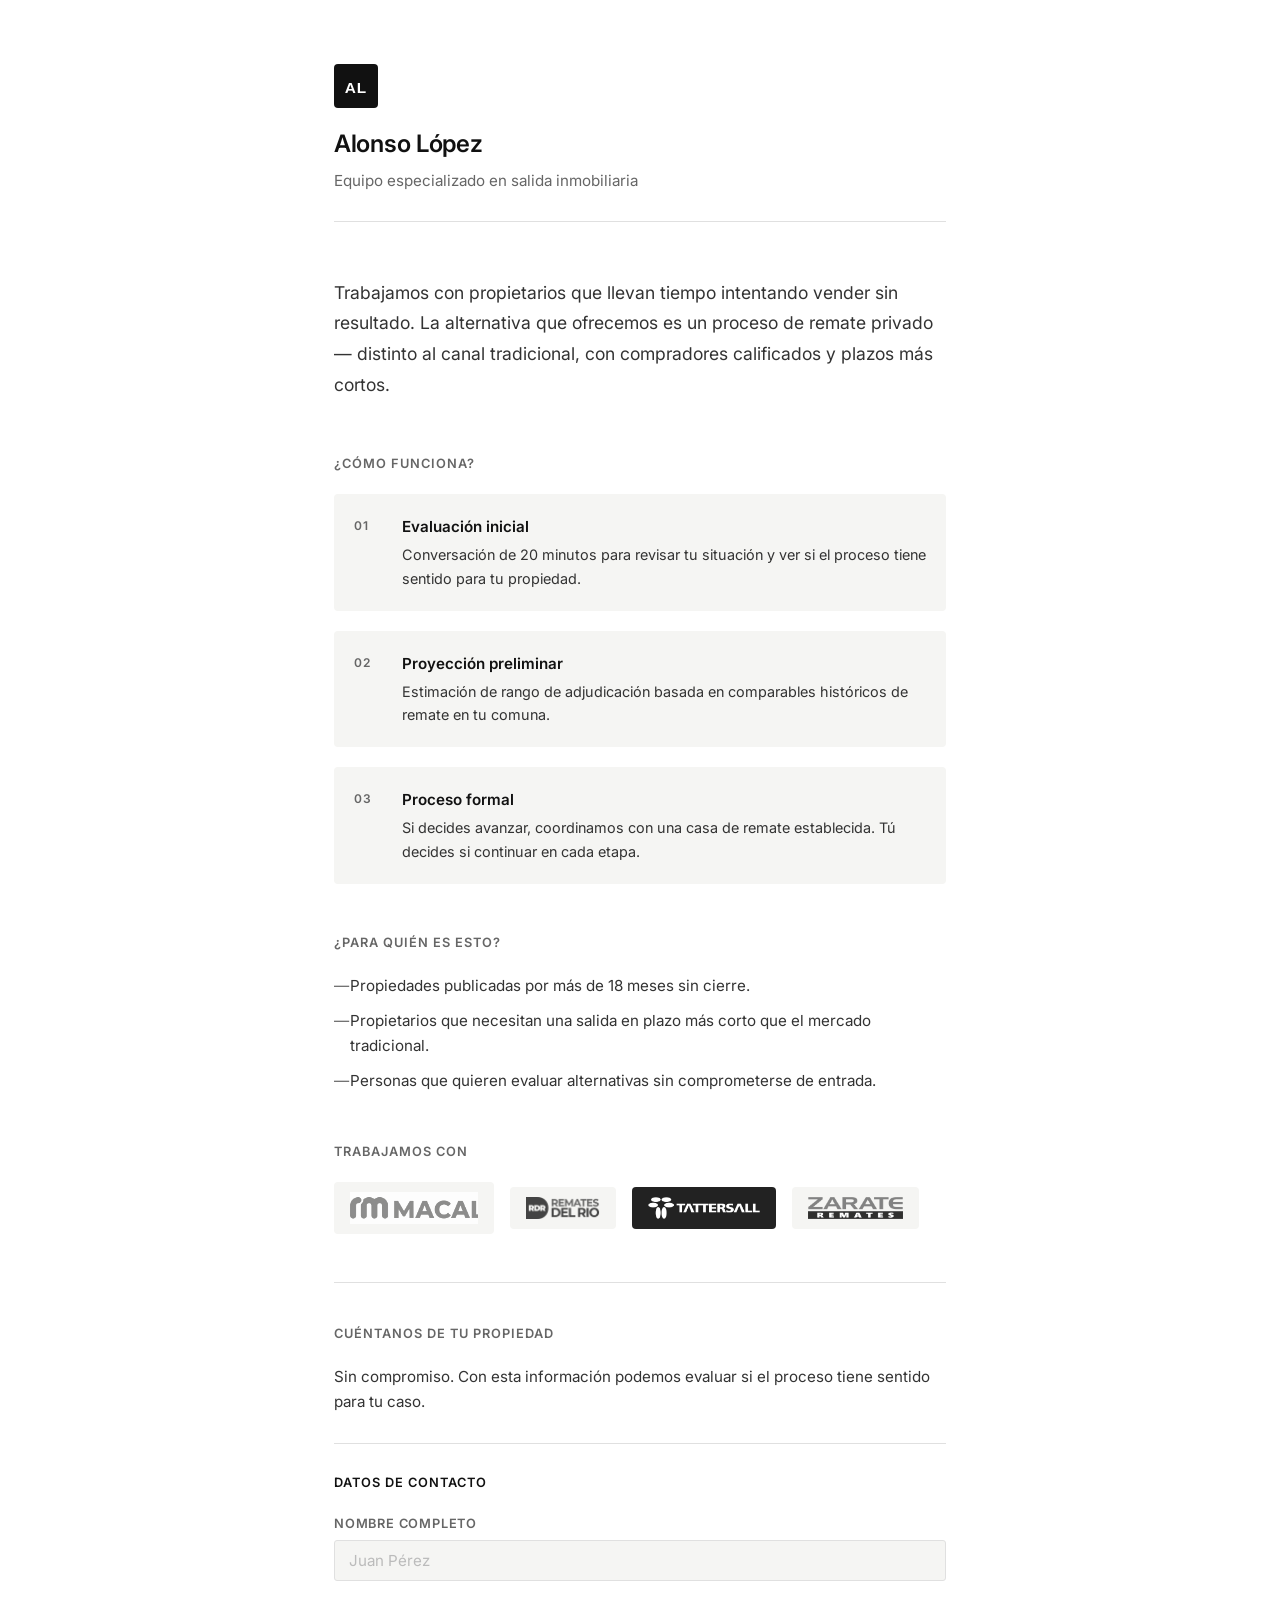
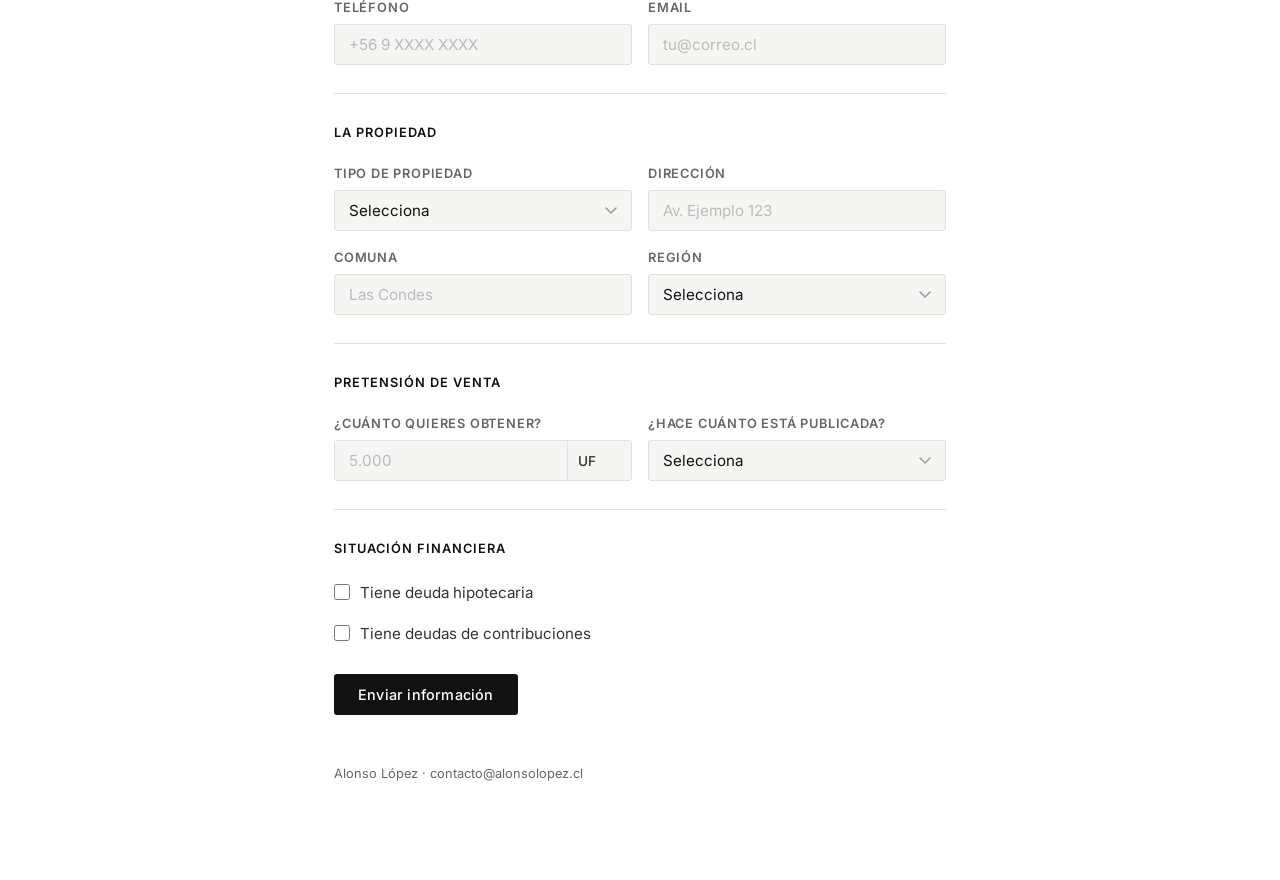
==== index.html @ 50af6d11 "Cambia redacción a plural — somos un equipo" ====
<!DOCTYPE html>
<html lang="es">
<head>
  <meta charset="UTF-8" />
  <meta name="viewport" content="width=device-width, initial-scale=1.0" />
  <title>Alonso López — Alternativas de salida inmobiliaria</title>
  <meta name="description" content="Equipo especializado en alternativas de salida inmobiliaria. Remate privado cuando el mercado tradicional no ha dado resultados." />
  <link rel="preconnect" href="https://fonts.googleapis.com" />
  <link rel="preconnect" href="https://fonts.gstatic.com" crossorigin />
  <link href="https://fonts.googleapis.com/css2?family=Inter:wght@400;500;600&display=swap" rel="stylesheet" />
  <link rel="icon" type="image/svg+xml" href="favicon.svg" />
  <link rel="stylesheet" href="style.css" />
</head>
<body>
  <div class="container">

    <header>
      <img src="logo.svg" alt="AL" class="logo" />
      <div class="nombre">Alonso López</div>
      <div class="tagline">Equipo especializado en salida inmobiliaria</div>
    </header>

    <section class="hero">
      <p>
        Trabajamos con propietarios que llevan tiempo intentando vender sin resultado.
        La alternativa que ofrecemos es un proceso de remate privado — distinto al canal
        tradicional, con compradores calificados y plazos más cortos.
      </p>
    </section>

    <section class="bloque">
      <h2>¿Cómo funciona?</h2>
      <div class="pasos">
        <div class="paso">
          <span class="numero">01</span>
          <div>
            <strong>Evaluación inicial</strong>
            <p>Conversación de 20 minutos para revisar tu situación y ver si el proceso tiene sentido para tu propiedad.</p>

          </div>
        </div>
        <div class="paso">
          <span class="numero">02</span>
          <div>
            <strong>Proyección preliminar</strong>
            <p>Estimación de rango de adjudicación basada en comparables históricos de remate en tu comuna.</p>
          </div>
        </div>
        <div class="paso">
          <span class="numero">03</span>
          <div>
            <strong>Proceso formal</strong>
            <p>Si decides avanzar, coordinamos con una casa de remate establecida. Tú decides si continuar en cada etapa.</p>
          </div>
        </div>
      </div>
    </section>

    <section class="bloque">
      <h2>¿Para quién es esto?</h2>
      <ul class="lista">
        <li>Propiedades publicadas por más de 18 meses sin cierre.</li>
        <li>Propietarios que necesitan una salida en plazo más corto que el mercado tradicional.</li>
        <li>Personas que quieren evaluar alternativas sin comprometerse de entrada.</li>
      </ul>
    </section>

    <section class="bloque">
      <h2>Trabajamos con</h2>
      <div class="casas-remate">
        <div class="casa casa-macal">
          <img src="logo-macal.jpg" alt="Macal" />
        </div>
        <div class="casa">
          <img src="logo-rematesdelrio.png" alt="Remates del Río" />
        </div>
        <div class="casa casa-tattersall">
          <img src="logo-tattersall.png" alt="Tattersall" />
        </div>
        <div class="casa">
          <img src="logo-zarate.png" alt="Remates Zárate" />
        </div>
      </div>
    </section>

    <section class="contacto">
      <h2>Cuéntanos de tu propiedad</h2>
      <p>Sin compromiso. Con esta información podemos evaluar si el proceso tiene sentido para tu caso.</p>

      <form class="form-propiedad" id="formPropiedad">

        <div class="form-seccion">
          <span class="form-seccion-titulo">Datos de contacto</span>
          <div class="form-fila">
            <div class="form-campo">
              <label for="nombre">Nombre completo</label>
              <input type="text" id="nombre" name="nombre" placeholder="Juan Pérez" required />
            </div>
          </div>
          <div class="form-fila form-fila-2">
            <div class="form-campo">
              <label for="telefono">Teléfono</label>
              <input type="tel" id="telefono" name="telefono" placeholder="+56 9 XXXX XXXX" required />
            </div>
            <div class="form-campo">
              <label for="email">Email</label>
              <input type="email" id="email" name="email" placeholder="tu@correo.cl" required />
            </div>
          </div>
        </div>

        <div class="form-seccion">
          <span class="form-seccion-titulo">La propiedad</span>
          <div class="form-fila form-fila-2">
            <div class="form-campo">
              <label for="tipo">Tipo de propiedad</label>
              <select id="tipo" name="tipo" required>
                <option value="" disabled selected>Selecciona</option>
                <option value="casa">Casa</option>
                <option value="departamento">Departamento</option>
                <option value="oficina">Oficina</option>
                <option value="local">Local comercial</option>
                <option value="terreno">Terreno</option>
                <option value="parcela">Parcela</option>
                <option value="bodega">Bodega / Estacionamiento</option>
              </select>
            </div>
            <div class="form-campo">
              <label for="direccion">Dirección</label>
              <input type="text" id="direccion" name="direccion" placeholder="Av. Ejemplo 123" required />
            </div>
          </div>
          <div class="form-fila form-fila-2">
            <div class="form-campo">
              <label for="comuna">Comuna</label>
              <input type="text" id="comuna" name="comuna" placeholder="Las Condes" required />
            </div>
            <div class="form-campo">
              <label for="region">Región</label>
              <select id="region" name="region" required>
                <option value="" disabled selected>Selecciona</option>
                <option value="rm">Región Metropolitana</option>
                <option value="valparaiso">Valparaíso</option>
                <option value="biobio">Biobío</option>
                <option value="araucania">La Araucanía</option>
                <option value="maule">Maule</option>
                <option value="ohiggins">O'Higgins</option>
                <option value="nuble">Ñuble</option>
                <option value="los-lagos">Los Lagos</option>
                <option value="los-rios">Los Ríos</option>
                <option value="coquimbo">Coquimbo</option>
                <option value="atacama">Atacama</option>
                <option value="antofagasta">Antofagasta</option>
                <option value="tarapaca">Tarapacá</option>
                <option value="arica">Arica y Parinacota</option>
                <option value="aysen">Aysén</option>
                <option value="magallanes">Magallanes</option>
              </select>
            </div>
          </div>
          <!-- Casa + Departamento -->
          <div class="form-grupo" id="campos-residencial" style="display:none">
            <div class="form-fila form-fila-2">
              <div class="form-campo">
                <label for="m2">M² totales</label>
                <input type="number" id="m2" name="m2" placeholder="120" min="1" />
              </div>
              <div class="form-campo">
                <label for="m2_construidos_res">M² construidos</label>
                <input type="number" id="m2_construidos_res" name="m2_construidos" placeholder="85" min="1" />
              </div>
            </div>
            <div class="form-fila form-fila-3">
              <div class="form-campo">
                <label for="habitaciones">Habitaciones</label>
                <input type="number" id="habitaciones" name="habitaciones" placeholder="3" min="0" />
              </div>
              <div class="form-campo">
                <label for="banos">Baños</label>
                <input type="number" id="banos" name="banos" placeholder="2" min="0" />
              </div>
              <div class="form-campo">
                <label for="orientacion">Orientación</label>
                <select id="orientacion" name="orientacion">
                  <option value="" disabled selected>Selecciona</option>
                  <option value="norte">Norte</option>
                  <option value="sur">Sur</option>
                  <option value="oriente">Oriente</option>
                  <option value="poniente">Poniente</option>
                  <option value="nororiente">Nororiente</option>
                  <option value="norponiente">Norponiente</option>
                  <option value="suroriente">Suroriente</option>
                  <option value="surponiente">Surponiente</option>
                </select>
              </div>
            </div>
          </div>

          <!-- Solo Departamento -->
          <div class="form-grupo" id="campos-depto-extra" style="display:none">
            <div class="form-fila form-fila-3">
              <div class="form-campo">
                <label for="piso">Piso</label>
                <input type="number" id="piso" name="piso" placeholder="4" min="1" />
              </div>
              <div class="form-campo">
                <label for="estacionamiento">Estacionamiento</label>
                <select id="estacionamiento" name="estacionamiento">
                  <option value="" disabled selected>Selecciona</option>
                  <option value="0">Sin estacionamiento</option>
                  <option value="1">1</option>
                  <option value="2">2</option>
                  <option value="3+">3 o más</option>
                </select>
              </div>
              <div class="form-campo">
                <label for="bodega">Bodega</label>
                <select id="bodega" name="bodega">
                  <option value="" disabled selected>Selecciona</option>
                  <option value="si">Sí</option>
                  <option value="no">No</option>
                </select>
              </div>
            </div>
          </div>

          <!-- Terreno + Parcela -->
          <div class="form-grupo" id="campos-tierra" style="display:none">
            <div class="form-fila form-fila-2">
              <div class="form-campo">
                <label for="superficie">Superficie total</label>
                <div class="input-con-moneda">
                  <input type="number" id="superficie" name="superficie" placeholder="5.000" min="0" />
                  <select name="unidad_superficie" id="unidad_superficie">
                    <option value="m2">m²</option>
                    <option value="ha">há</option>
                  </select>
                </div>
              </div>
              <div class="form-campo">
                <label for="uso_suelo">Uso de suelo</label>
                <select id="uso_suelo" name="uso_suelo">
                  <option value="" disabled selected>Selecciona</option>
                  <option value="habitacional">Habitacional</option>
                  <option value="agricola">Agrícola</option>
                  <option value="comercial">Comercial</option>
                  <option value="mixto">Mixto</option>
                  <option value="industrial">Industrial</option>
                </select>
              </div>
            </div>
            <div class="form-fila form-fila-3">
              <div class="form-campo">
                <label for="agua">Agua</label>
                <select id="agua" name="agua">
                  <option value="" disabled selected>Selecciona</option>
                  <option value="red">Red pública</option>
                  <option value="apr">APR</option>
                  <option value="pozo">Pozo propio</option>
                  <option value="sin">Sin agua</option>
                </select>
              </div>
              <div class="form-campo">
                <label for="electricidad">Electricidad</label>
                <select id="electricidad" name="electricidad">
                  <option value="" disabled selected>Selecciona</option>
                  <option value="empalme">Empalme</option>
                  <option value="sin">Sin electricidad</option>
                </select>
              </div>
              <div class="form-campo">
                <label for="acceso">Acceso</label>
                <select id="acceso" name="acceso">
                  <option value="" disabled selected>Selecciona</option>
                  <option value="pavimentado">Pavimentado</option>
                  <option value="ripio">Ripio</option>
                  <option value="tierra">Tierra</option>
                </select>
              </div>
            </div>
            <div class="deuda-bloque">
              <label class="deuda-check-label">
                <input type="checkbox" id="check-construccion" name="tiene_construccion" value="si" />
                <span>Tiene construcción</span>
              </label>
              <div class="deuda-monto" id="monto-construccion" style="display:none">
                <div class="form-campo">
                  <label for="m2_construidos">M² construidos</label>
                  <input type="number" id="m2_construidos" name="m2_construidos" placeholder="120" min="1" />
                </div>
              </div>
            </div>
          </div>

          <!-- Solo Terreno -->
          <div class="form-grupo" id="campos-terreno-extra" style="display:none">
            <div class="form-fila form-fila-2">
              <div class="form-campo">
                <label for="frente">Frente (metros lineales)</label>
                <input type="number" id="frente" name="frente" placeholder="12" min="0" step="0.1" />
              </div>
            </div>
          </div>

          <!-- Solo Parcela -->
          <div class="form-grupo" id="campos-parcela-extra" style="display:none">
            <div class="form-fila form-fila-2">
              <div class="form-campo">
                <label for="rol_sii">Rol SII</label>
                <input type="text" id="rol_sii" name="rol_sii" placeholder="123-45" />
              </div>
            </div>
          </div>

          <!-- Oficina + Local -->
          <div class="form-grupo" id="campos-comercial" style="display:none">
            <div class="form-fila form-fila-3">
              <div class="form-campo">
                <label for="m2_com">M² totales</label>
                <input type="number" id="m2_com" name="m2" placeholder="60" min="1" />
              </div>
              <div class="form-campo">
                <label for="piso_com">Piso</label>
                <input type="number" id="piso_com" name="piso" placeholder="3" min="1" />
              </div>
              <div class="form-campo">
                <label for="orientacion_com">Orientación</label>
                <select id="orientacion_com" name="orientacion">
                  <option value="" disabled selected>Selecciona</option>
                  <option value="norte">Norte</option>
                  <option value="sur">Sur</option>
                  <option value="oriente">Oriente</option>
                  <option value="poniente">Poniente</option>
                  <option value="nororiente">Nororiente</option>
                  <option value="norponiente">Norponiente</option>
                  <option value="suroriente">Suroriente</option>
                  <option value="surponiente">Surponiente</option>
                </select>
              </div>
            </div>
          </div>

          <!-- Bodega / Estacionamiento -->
          <div class="form-grupo" id="campos-bodega-est" style="display:none">
            <div class="form-fila form-fila-2">
              <div class="form-campo">
                <label for="m2_bod">M² totales</label>
                <input type="number" id="m2_bod" name="m2" placeholder="15" min="1" />
              </div>
              <div class="form-campo">
                <label for="piso_bod">Piso</label>
                <input type="number" id="piso_bod" name="piso" placeholder="-1" />
              </div>
            </div>
          </div>
        </div>

        <div class="form-seccion">
          <span class="form-seccion-titulo">Pretensión de venta</span>
          <div class="form-fila form-fila-2">
            <div class="form-campo">
              <label for="precio">¿Cuánto quieres obtener?</label>
              <div class="input-con-moneda">
                <input type="number" id="precio" name="precio" placeholder="5.000" min="0" required />
                <select name="moneda_precio" id="moneda_precio">
                  <option value="UF">UF</option>
                  <option value="CLP">CLP</option>
                </select>
              </div>
            </div>
            <div class="form-campo">
              <label for="tiempo">¿Hace cuánto está publicada?</label>
              <select id="tiempo" name="tiempo" required>
                <option value="" disabled selected>Selecciona</option>
                <option value="menos-6">Menos de 6 meses</option>
                <option value="6-12">6 a 12 meses</option>
                <option value="12-18">12 a 18 meses</option>
                <option value="18-24">18 a 24 meses</option>
                <option value="24+">Más de 24 meses</option>
              </select>
            </div>
          </div>
        </div>

        <div class="form-seccion">
          <span class="form-seccion-titulo">Situación financiera</span>
          <div class="deuda-bloque">
            <label class="deuda-check-label">
              <input type="checkbox" id="check-hipotecaria" name="tiene_hipotecaria" value="si" />
              <span>Tiene deuda hipotecaria</span>
            </label>
            <div class="deuda-monto" id="monto-hipotecaria" style="display:none">
              <div class="form-campo">
                <label for="monto_hipotecaria">Monto deuda hipotecaria</label>
                <div class="input-con-moneda">
                  <input type="number" id="monto_hipotecaria" name="monto_hipotecaria" placeholder="3.000" min="0" />
                  <select name="moneda_hipotecaria">
                    <option value="UF">UF</option>
                    <option value="CLP">CLP</option>
                  </select>
                </div>
              </div>
            </div>
          </div>
          <div class="deuda-bloque">
            <label class="deuda-check-label">
              <input type="checkbox" id="check-contribuciones" name="tiene_contribuciones" value="si" />
              <span>Tiene deudas de contribuciones</span>
            </label>
            <div class="deuda-monto" id="monto-contribuciones" style="display:none">
              <div class="form-campo">
                <label for="monto_contribuciones">Monto contribuciones adeudadas</label>
                <div class="input-con-moneda">
                  <input type="number" id="monto_contribuciones" name="monto_contribuciones" placeholder="500.000" min="0" />
                  <select name="moneda_contribuciones">
                    <option value="CLP">CLP</option>
                    <option value="UF">UF</option>
                  </select>
                </div>
              </div>
            </div>
          </div>
        </div>

        <button type="submit" class="boton">Enviar información</button>
      </form>

      <div class="form-exito" id="formExito" style="display:none">
        <p>Recibido. Te contacto en las próximas 24 horas hábiles.</p>
      </div>
    </section>

    <footer>
      <p>Alonso López · <a href="mailto:contacto@alonsolopez.cl">contacto@alonsolopez.cl</a></p>
    </footer>

  </div>
  <script>
    var gruposTipo = ['campos-residencial','campos-depto-extra','campos-tierra','campos-terreno-extra','campos-parcela-extra','campos-comercial','campos-bodega-est'];

    function mostrar(id) { document.getElementById(id).style.display = 'flex'; }
    function ocultar(id) { document.getElementById(id).style.display = 'none'; }

    document.getElementById('tipo').addEventListener('change', function() {
      gruposTipo.forEach(ocultar);
      var v = this.value;
      if (v === 'casa') {
        mostrar('campos-residencial');
      } else if (v === 'departamento') {
        mostrar('campos-residencial');
        mostrar('campos-depto-extra');
      } else if (v === 'terreno') {
        mostrar('campos-tierra');
        mostrar('campos-terreno-extra');
      } else if (v === 'parcela') {
        mostrar('campos-tierra');
        mostrar('campos-parcela-extra');
      } else if (v === 'oficina' || v === 'local') {
        mostrar('campos-comercial');
      } else if (v === 'bodega') {
        mostrar('campos-bodega-est');
      }
    });

    document.getElementById('check-construccion').addEventListener('change', function() {
      document.getElementById('monto-construccion').style.display = this.checked ? 'block' : 'none';
    });
    document.getElementById('check-hipotecaria').addEventListener('change', function() {
      document.getElementById('monto-hipotecaria').style.display = this.checked ? 'block' : 'none';
    });
    document.getElementById('check-contribuciones').addEventListener('change', function() {
      document.getElementById('monto-contribuciones').style.display = this.checked ? 'block' : 'none';
    });
    document.getElementById('formPropiedad').addEventListener('submit', async function(e) {
      e.preventDefault();
      var btn = this.querySelector('button[type="submit"]');
      btn.disabled = true;
      btn.textContent = 'Enviando...';
      var data = Object.fromEntries(new FormData(this).entries());
      try {
        var res = await fetch('/submit', {
          method: 'POST',
          headers: { 'Content-Type': 'application/json' },
          body: JSON.stringify(data),
        });
        var result = await res.json();
        if (result.ok) {
          this.style.display = 'none';
          document.getElementById('formExito').style.display = 'block';
        } else {
          btn.disabled = false;
          btn.textContent = 'Enviar información';
          alert('Hubo un error al enviar. Por favor inténtalo de nuevo.');
        }
      } catch(err) {
        btn.disabled = false;
        btn.textContent = 'Enviar información';
        alert('Hubo un error al enviar. Por favor inténtalo de nuevo.');
      }
    });
  </script>
</body>
</html>
---- style.css ----
*, *::before, *::after {
  box-sizing: border-box;
  margin: 0;
  padding: 0;
}

:root {
  --negro: #111;
  --gris-oscuro: #333;
  --gris-medio: #666;
  --gris-claro: #f5f5f3;
  --borde: #e0e0e0;
  --acento: #1a1a1a;
}

body {
  font-family: "Inter", -apple-system, BlinkMacSystemFont, "Segoe UI", sans-serif;
  background: #fff;
  color: var(--negro);
  line-height: 1.65;
  font-size: 16px;
}

.container {
  max-width: 660px;
  margin: 0 auto;
  padding: 64px 24px 96px;
}

/* Header */
header {
  margin-bottom: 56px;
  padding-bottom: 28px;
  border-bottom: 1px solid var(--borde);
}

.logo {
  width: 44px;
  height: 44px;
  border-radius: 4px;
  display: block;
  margin-bottom: 16px;
}

.nombre {
  font-size: 1.5rem;
  font-weight: 600;
  letter-spacing: -0.3px;
}

.tagline {
  font-size: 0.95rem;
  color: var(--gris-medio);
  margin-top: 4px;
}

/* Hero */
.hero {
  margin-bottom: 52px;
}

.hero p {
  font-size: 1.1rem;
  color: var(--gris-oscuro);
  line-height: 1.75;
}

/* Bloques */
.bloque {
  margin-bottom: 48px;
}

h2 {
  font-size: 0.8rem;
  font-weight: 600;
  text-transform: uppercase;
  letter-spacing: 1px;
  color: var(--gris-medio);
  margin-bottom: 20px;
}

/* Pasos */
.pasos {
  display: flex;
  flex-direction: column;
  gap: 20px;
}

.paso {
  display: flex;
  gap: 20px;
  align-items: flex-start;
  padding: 20px;
  background: var(--gris-claro);
  border-radius: 4px;
}

.numero {
  font-size: 0.75rem;
  font-weight: 600;
  color: var(--gris-medio);
  letter-spacing: 1px;
  min-width: 28px;
  padding-top: 2px;
}

.paso strong {
  display: block;
  font-size: 0.95rem;
  font-weight: 600;
  margin-bottom: 4px;
}

.paso p {
  font-size: 0.9rem;
  color: var(--gris-oscuro);
}

/* Lista */
.lista {
  list-style: none;
  display: flex;
  flex-direction: column;
  gap: 10px;
}

.lista li {
  font-size: 0.95rem;
  color: var(--gris-oscuro);
  padding-left: 16px;
  position: relative;
}

.lista li::before {
  content: "—";
  position: absolute;
  left: 0;
  color: var(--gris-medio);
}

/* Casas de remate */
.casas-remate {
  display: flex;
  align-items: center;
  gap: 16px;
  flex-wrap: wrap;
}

.casa {
  display: flex;
  align-items: center;
  justify-content: center;
  padding: 10px 16px;
  background: var(--gris-claro);
  border-radius: 4px;
}

.casa img {
  height: 22px;
  width: auto;
  filter: grayscale(100%) contrast(120%);
  opacity: 0.85;
}

.casa-macal img {
  height: 32px;
}

.casa-tattersall {
  background: #222;
}

.casa-tattersall img {
  filter: none;
  opacity: 1;
}

/* Contacto */
.contacto {
  border-top: 1px solid var(--borde);
  padding-top: 40px;
  margin-bottom: 48px;
}

.contacto p {
  font-size: 0.95rem;
  color: var(--gris-oscuro);
  margin-bottom: 20px;
}

.boton {
  display: inline-block;
  padding: 12px 24px;
  background: var(--negro);
  color: #fff;
  text-decoration: none;
  font-size: 0.9rem;
  font-weight: 500;
  border-radius: 3px;
  letter-spacing: 0.2px;
  transition: background 0.15s;
}

.boton:hover {
  background: #333;
}

/* Formulario de propiedad */
.form-propiedad {
  display: flex;
  flex-direction: column;
  gap: 0;
  margin-top: 28px;
}

.form-seccion {
  border-top: 1px solid var(--borde);
  padding: 28px 0;
  display: flex;
  flex-direction: column;
  gap: 16px;
}

.form-seccion:last-of-type {
  padding-bottom: 0;
}

.form-seccion-titulo {
  font-size: 0.8rem;
  font-weight: 600;
  text-transform: uppercase;
  letter-spacing: 1px;
  color: var(--negro);
  display: block;
  margin-bottom: 4px;
}

.form-grupo {
  display: flex;
  flex-direction: column;
  gap: 16px;
}

.form-fila {
  display: flex;
  flex-direction: column;
  gap: 16px;
}

.form-fila-2 {
  display: grid;
  grid-template-columns: 1fr 1fr;
  gap: 16px;
}

.form-fila-3 {
  display: grid;
  grid-template-columns: 1fr 1fr 1fr;
  gap: 16px;
}

.form-campo {
  display: flex;
  flex-direction: column;
  gap: 6px;
}

.form-campo label {
  font-size: 0.8rem;
  font-weight: 600;
  text-transform: uppercase;
  letter-spacing: 0.8px;
  color: var(--gris-medio);
}

.form-campo input,
.form-campo select,
.form-campo textarea {
  font-family: inherit;
  font-size: 0.95rem;
  color: var(--negro);
  background: var(--gris-claro);
  border: 1px solid var(--borde);
  border-radius: 3px;
  padding: 10px 14px;
  outline: none;
  transition: border-color 0.15s;
  width: 100%;
}

.form-campo input:focus,
.form-campo select:focus,
.form-campo textarea:focus {
  border-color: var(--negro);
}

.form-campo input::placeholder,
.form-campo textarea::placeholder {
  color: #bbb;
}

.form-campo select {
  appearance: none;
  background-image: url("data:image/svg+xml,%3Csvg xmlns='http://www.w3.org/2000/svg' width='12' height='8' viewBox='0 0 12 8'%3E%3Cpath d='M1 1l5 5 5-5' stroke='%23999' stroke-width='1.5' fill='none' stroke-linecap='round'/%3E%3C/svg%3E");
  background-repeat: no-repeat;
  background-position: right 14px center;
  padding-right: 36px;
  cursor: pointer;
}

/* Input con selector de moneda */
.input-con-moneda {
  display: flex;
  border: 1px solid var(--borde);
  border-radius: 3px;
  overflow: hidden;
  background: var(--gris-claro);
}

.input-con-moneda input {
  border: none;
  border-radius: 0;
  flex: 1;
  min-width: 0;
}

.input-con-moneda input:focus {
  border-color: transparent;
}

.input-con-moneda:focus-within {
  border-color: var(--negro);
}

.input-con-moneda select {
  border: none;
  border-left: 1px solid var(--borde);
  border-radius: 0;
  background: var(--gris-claro);
  width: auto;
  min-width: 64px;
  padding: 10px 10px;
  font-size: 0.85rem;
  font-weight: 500;
  color: var(--gris-oscuro);
  cursor: pointer;
  background-image: none;
}

/* Sección deudas */
.deuda-bloque {
  display: flex;
  flex-direction: column;
  gap: 12px;
}

.deuda-check-label {
  display: flex;
  align-items: center;
  gap: 10px;
  cursor: pointer;
  font-size: 0.95rem;
  color: var(--gris-oscuro);
  user-select: none;
}

.deuda-check-label input[type="checkbox"] {
  width: 16px;
  height: 16px;
  accent-color: var(--negro);
  cursor: pointer;
  flex-shrink: 0;
}

.deuda-monto {
  padding-left: 26px;
  max-width: 320px;
}

/* Botón submit */
.form-propiedad .boton {
  align-self: flex-start;
  margin-top: 28px;
  cursor: pointer;
  border: none;
  font-family: inherit;
}

.form-exito p {
  font-size: 0.95rem;
  color: var(--gris-oscuro);
  padding: 16px;
  background: var(--gris-claro);
  border-radius: 3px;
  margin-top: 24px;
}

/* Footer */
footer {
  font-size: 0.8rem;
  color: var(--gris-medio);
}

footer a {
  color: var(--gris-medio);
  text-decoration: none;
}

footer a:hover {
  text-decoration: underline;
}

/* Mobile */
@media (max-width: 480px) {
  .container {
    padding: 40px 20px 64px;
  }

  .nombre {
    font-size: 1.3rem;
  }

  .hero p {
    font-size: 1rem;
  }

  .form-fila-2 {
    grid-template-columns: 1fr;
  }

  .form-fila-3 {
    grid-template-columns: 1fr 1fr;
  }

  .deuda-monto {
    max-width: 100%;
  }
}
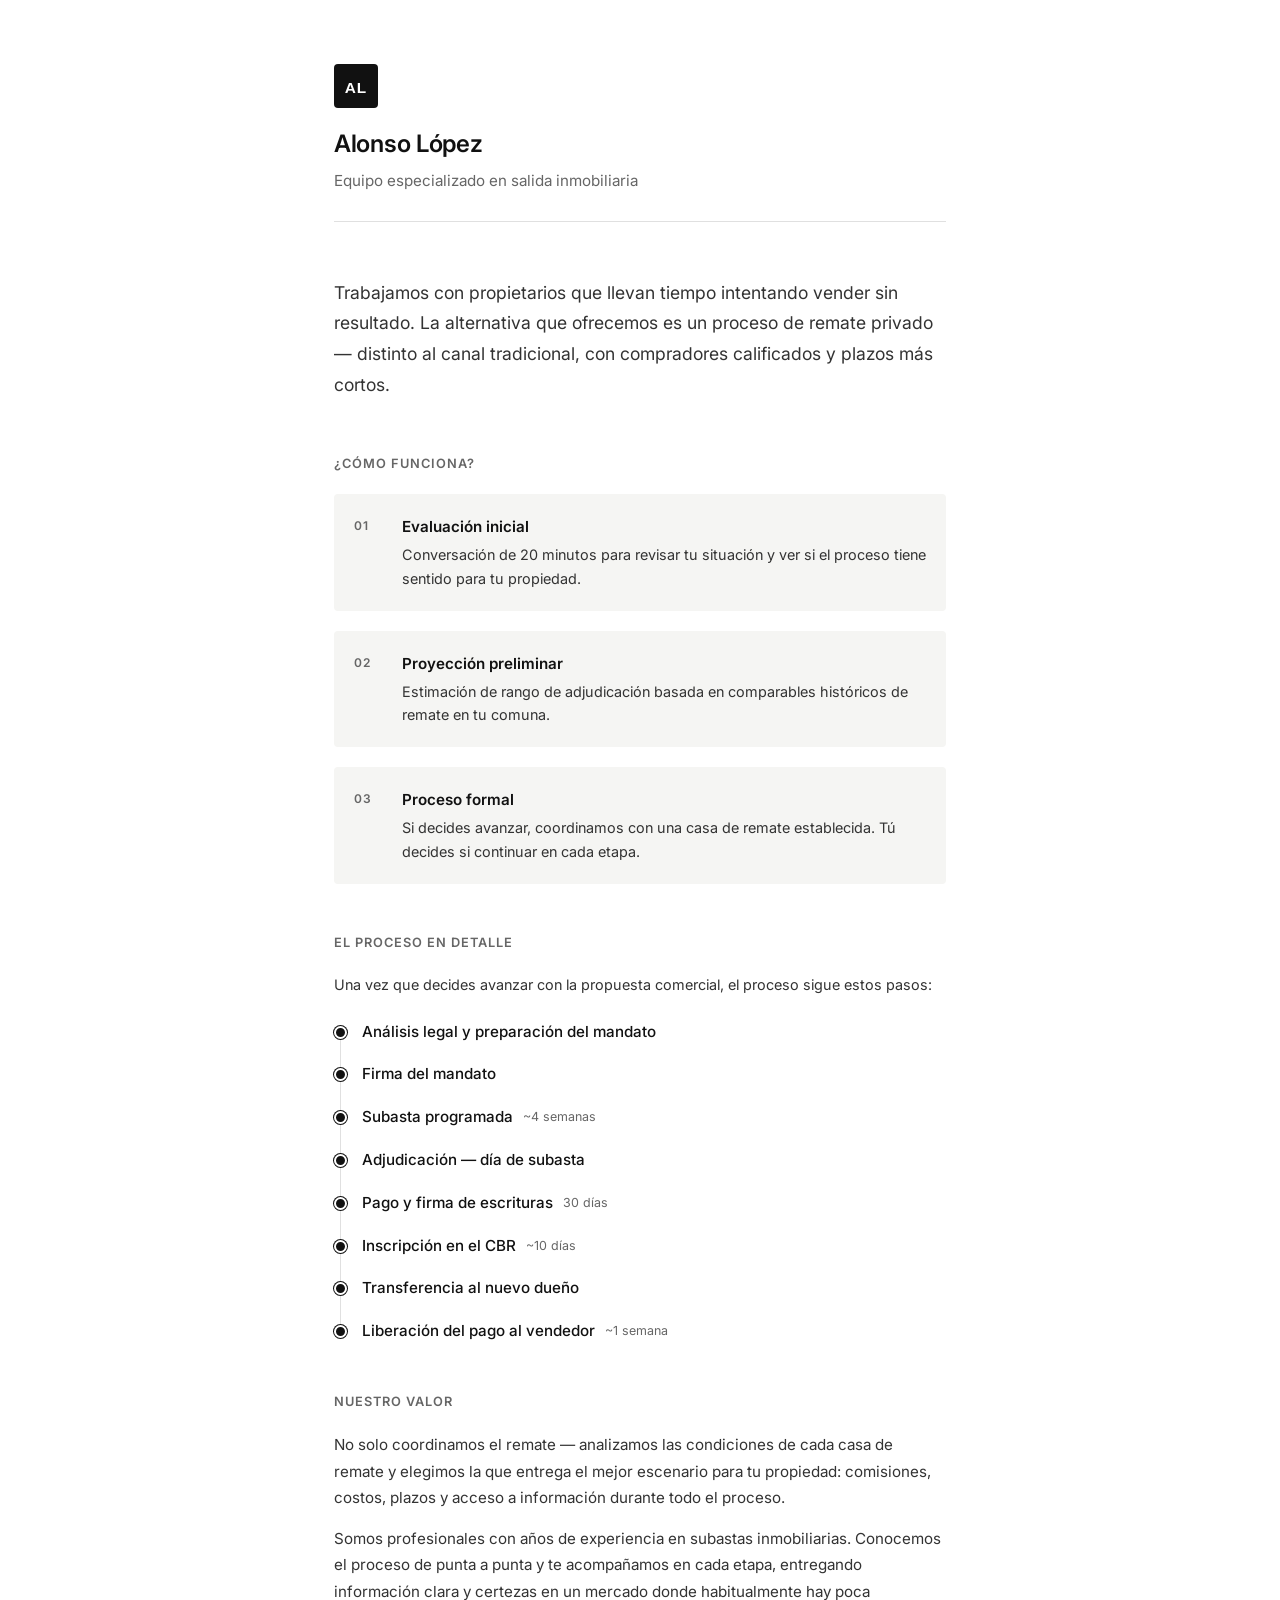
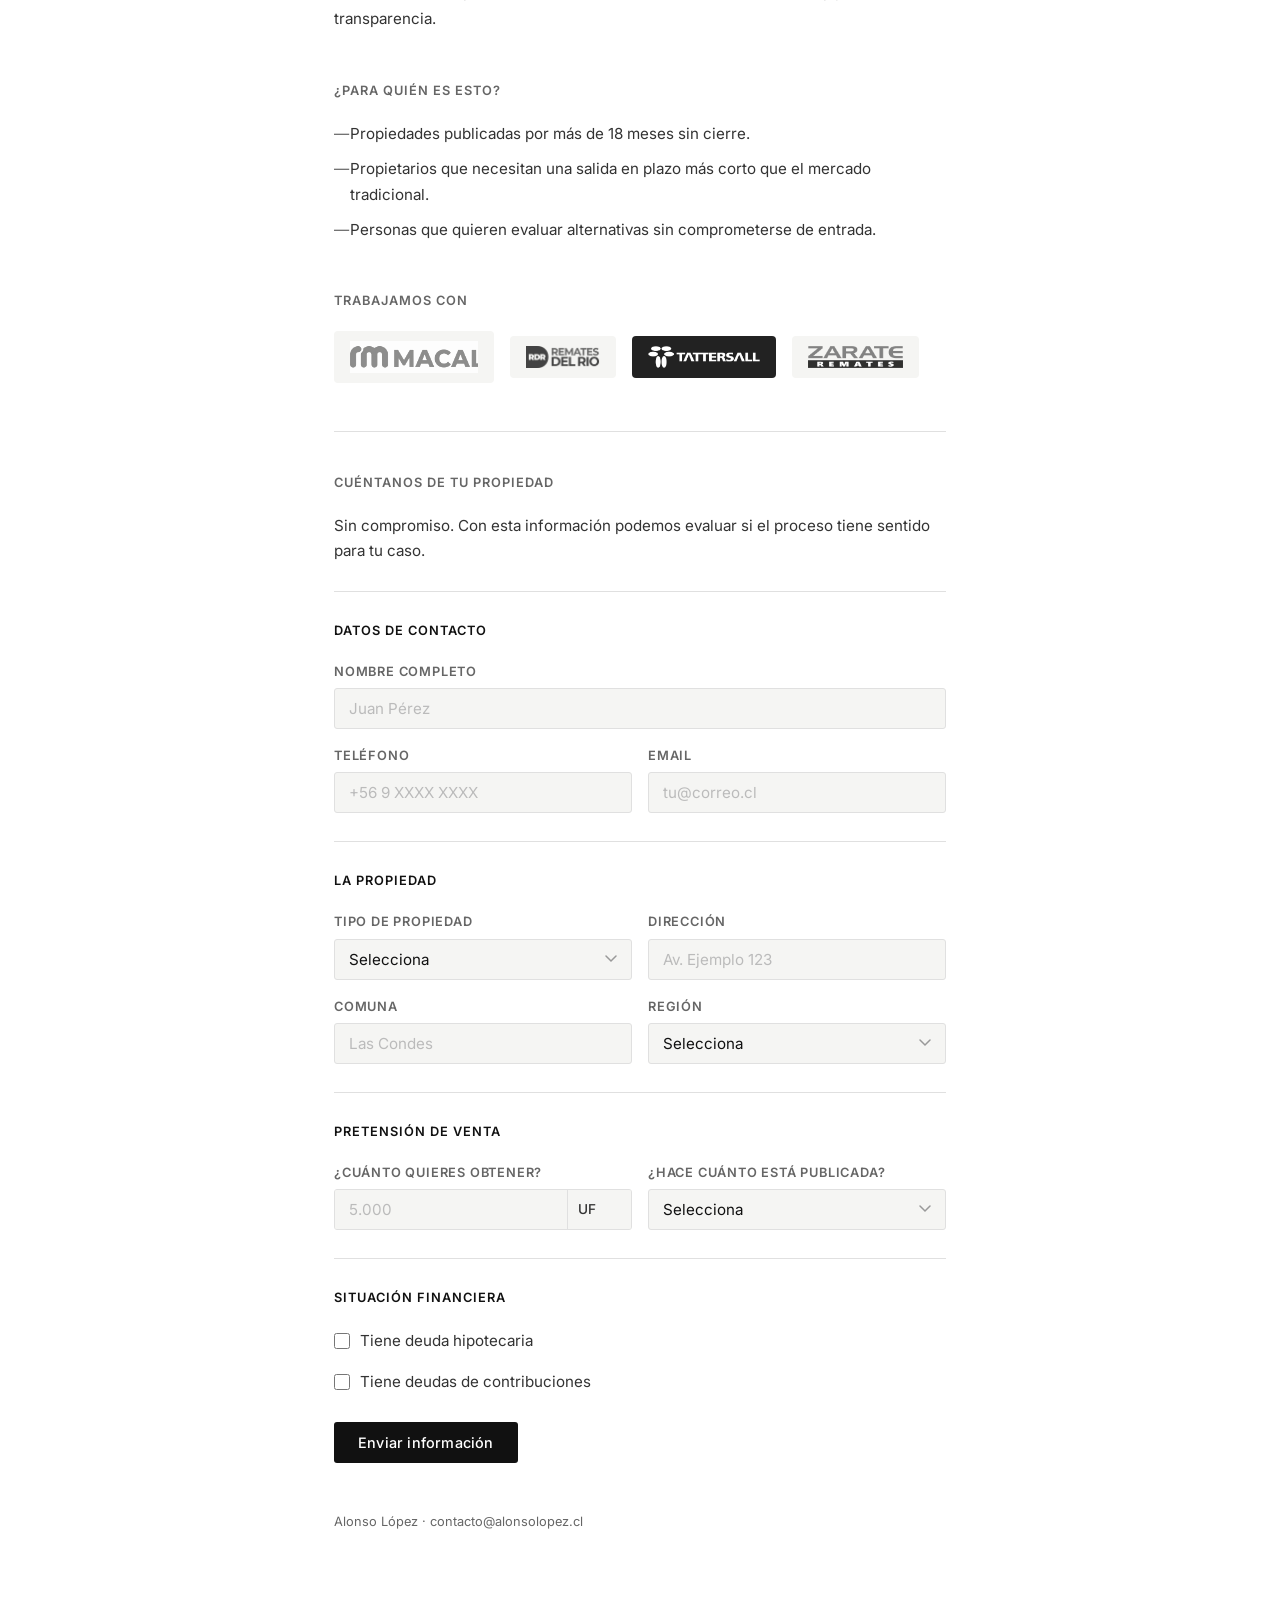
==== commit cd82d38e: "Agrega sección Nuestro valor y timeline de proceso" ====
--- a/index.html
+++ b/index.html
@@ -54,6 +54,43 @@
           </div>
         </div>
       </div>
+    </section>
+
+    <section class="bloque">
+      <h2>El proceso en detalle</h2>
+      <p class="bloque-intro">Una vez que decides avanzar con la propuesta comercial, el proceso sigue estos pasos:</p>
+      <div class="timeline">
+        <div class="timeline-paso">
+          <div class="timeline-titulo">Análisis legal y preparación del mandato</div>
+        </div>
+        <div class="timeline-paso">
+          <div class="timeline-titulo">Firma del mandato</div>
+        </div>
+        <div class="timeline-paso">
+          <div class="timeline-titulo">Subasta programada <span class="timeline-badge">~4 semanas</span></div>
+        </div>
+        <div class="timeline-paso">
+          <div class="timeline-titulo">Adjudicación — día de subasta</div>
+        </div>
+        <div class="timeline-paso">
+          <div class="timeline-titulo">Pago y firma de escrituras <span class="timeline-badge">30 días</span></div>
+        </div>
+        <div class="timeline-paso">
+          <div class="timeline-titulo">Inscripción en el CBR <span class="timeline-badge">~10 días</span></div>
+        </div>
+        <div class="timeline-paso">
+          <div class="timeline-titulo">Transferencia al nuevo dueño</div>
+        </div>
+        <div class="timeline-paso">
+          <div class="timeline-titulo">Liberación del pago al vendedor <span class="timeline-badge">~1 semana</span></div>
+        </div>
+      </div>
+    </section>
+
+    <section class="bloque">
+      <h2>Nuestro valor</h2>
+      <p class="bloque-texto">No solo coordinamos el remate — analizamos las condiciones de cada casa de remate y elegimos la que entrega el mejor escenario para tu propiedad: comisiones, costos, plazos y acceso a información durante todo el proceso.</p>
+      <p class="bloque-texto">Somos profesionales con años de experiencia en subastas inmobiliarias. Conocemos el proceso de punta a punta y te acompañamos en cada etapa, entregando información clara y certezas en un mercado donde habitualmente hay poca transparencia.</p>
     </section>
 
     <section class="bloque">
--- a/style.css
+++ b/style.css
@@ -205,6 +205,81 @@
   background: #333;
 }
 
+/* Textos de bloque */
+.bloque-intro {
+  font-size: 0.9rem;
+  color: var(--gris-oscuro);
+  margin-bottom: 24px;
+}
+
+.bloque-texto {
+  font-size: 0.95rem;
+  color: var(--gris-oscuro);
+  line-height: 1.75;
+  margin-bottom: 14px;
+}
+
+.bloque-texto:last-child {
+  margin-bottom: 0;
+}
+
+/* Timeline */
+.timeline {
+  position: relative;
+  padding-left: 28px;
+  display: flex;
+  flex-direction: column;
+}
+
+.timeline::before {
+  content: '';
+  position: absolute;
+  left: 6px;
+  top: 8px;
+  bottom: 8px;
+  width: 1px;
+  background: var(--borde);
+}
+
+.timeline-paso {
+  position: relative;
+  padding-bottom: 20px;
+}
+
+.timeline-paso:last-child {
+  padding-bottom: 0;
+}
+
+.timeline-paso::before {
+  content: '';
+  position: absolute;
+  left: -28px;
+  top: 5px;
+  width: 13px;
+  height: 13px;
+  border-radius: 50%;
+  background: var(--negro);
+  border: 2px solid #fff;
+  box-shadow: 0 0 0 1px var(--negro);
+}
+
+.timeline-titulo {
+  font-size: 0.95rem;
+  font-weight: 500;
+  color: var(--negro);
+  display: flex;
+  align-items: center;
+  gap: 10px;
+  line-height: 1.5;
+}
+
+.timeline-badge {
+  font-size: 0.78rem;
+  color: var(--gris-medio);
+  font-weight: 400;
+  white-space: nowrap;
+}
+
 /* Formulario de propiedad */
 .form-propiedad {
   display: flex;
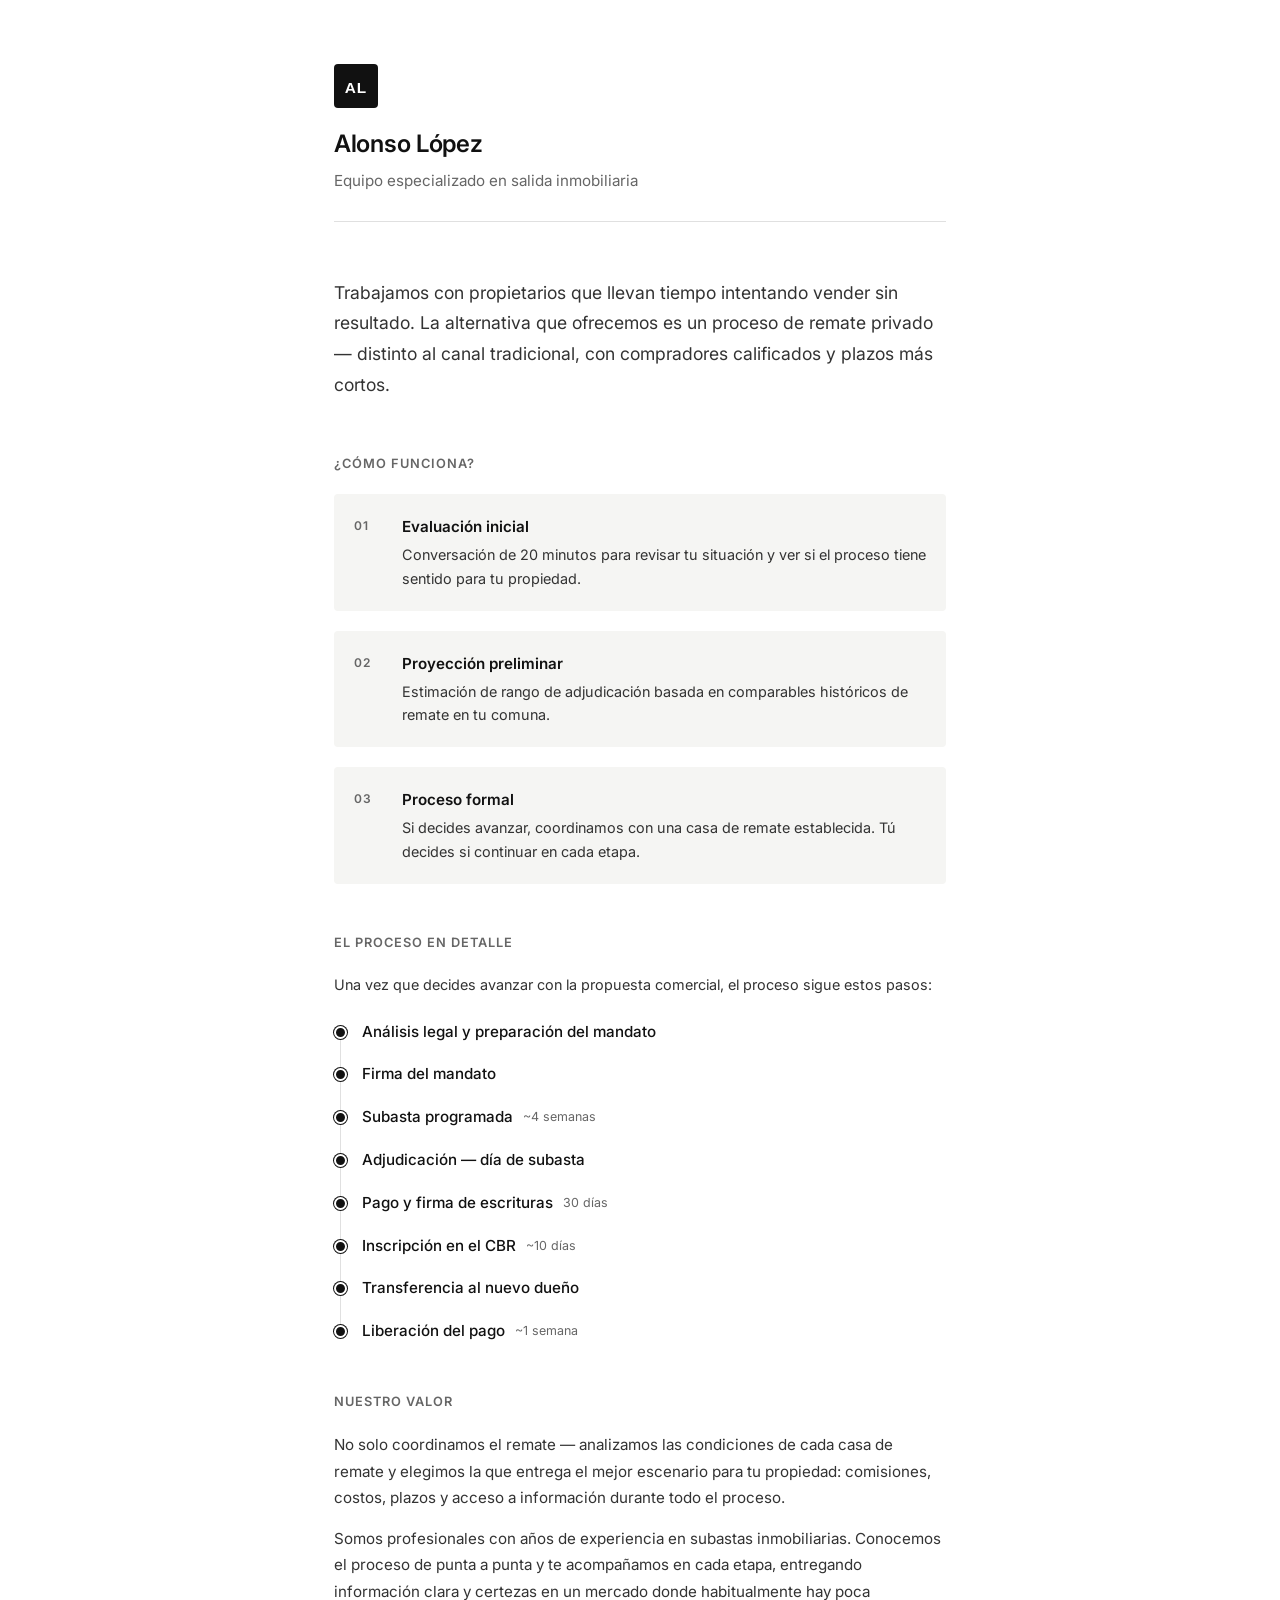
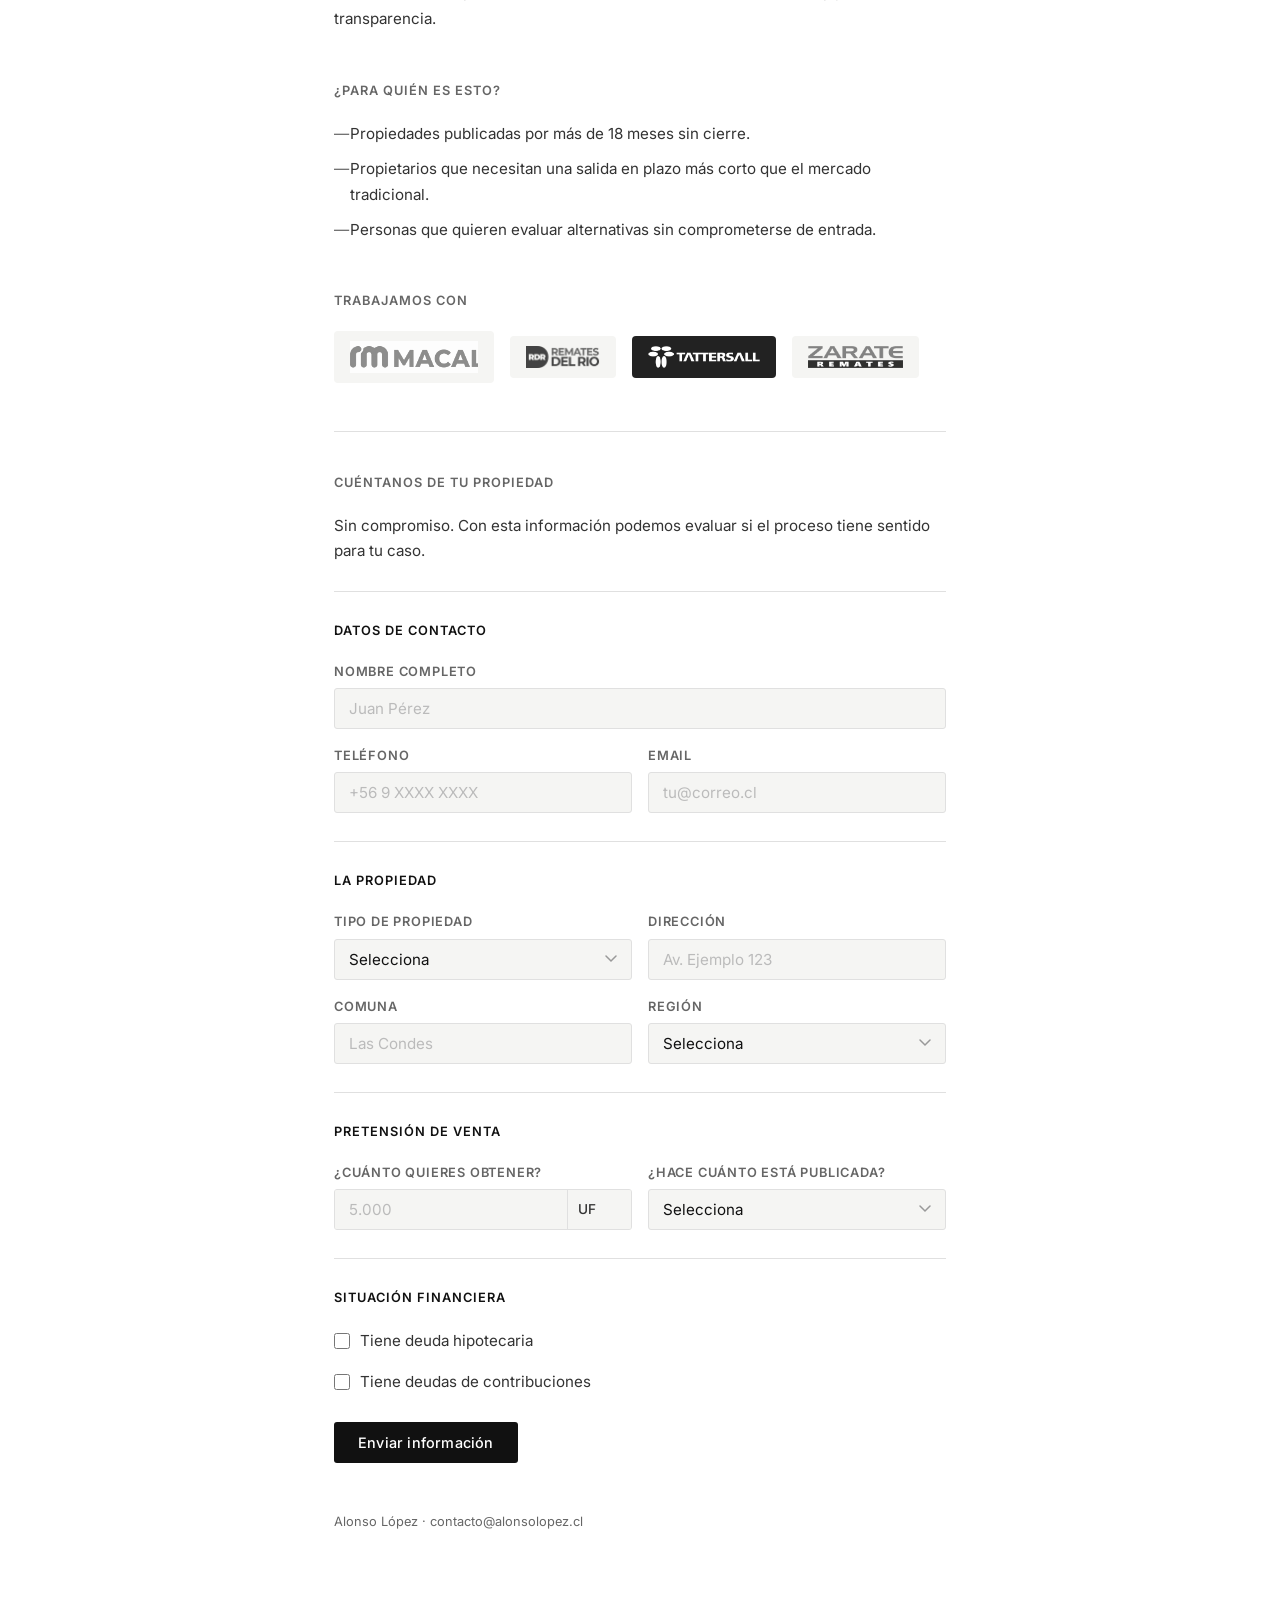
==== commit da60ff31: "Ajusta texto último paso del timeline" ====
--- a/index.html
+++ b/index.html
@@ -82,7 +82,7 @@
           <div class="timeline-titulo">Transferencia al nuevo dueño</div>
         </div>
         <div class="timeline-paso">
-          <div class="timeline-titulo">Liberación del pago al vendedor <span class="timeline-badge">~1 semana</span></div>
+          <div class="timeline-titulo">Liberación del pago <span class="timeline-badge">~1 semana</span></div>
         </div>
       </div>
     </section>
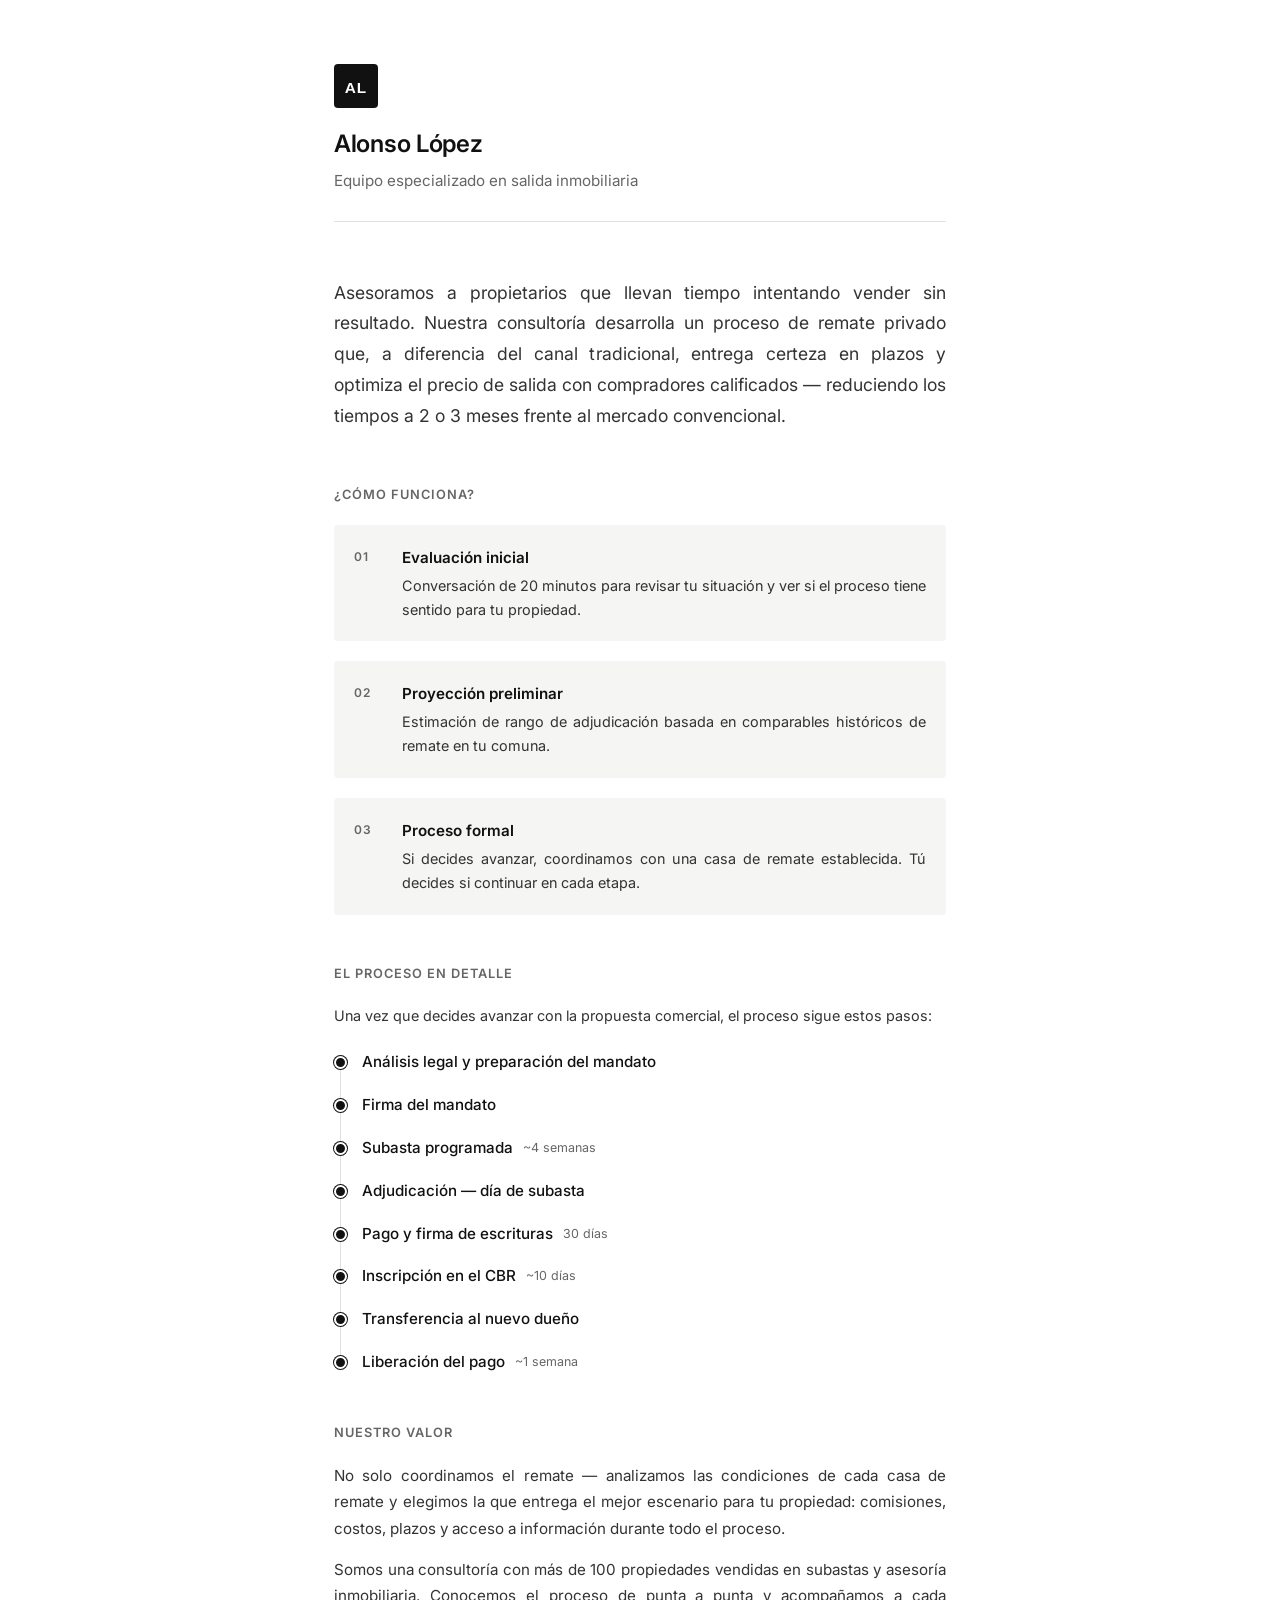
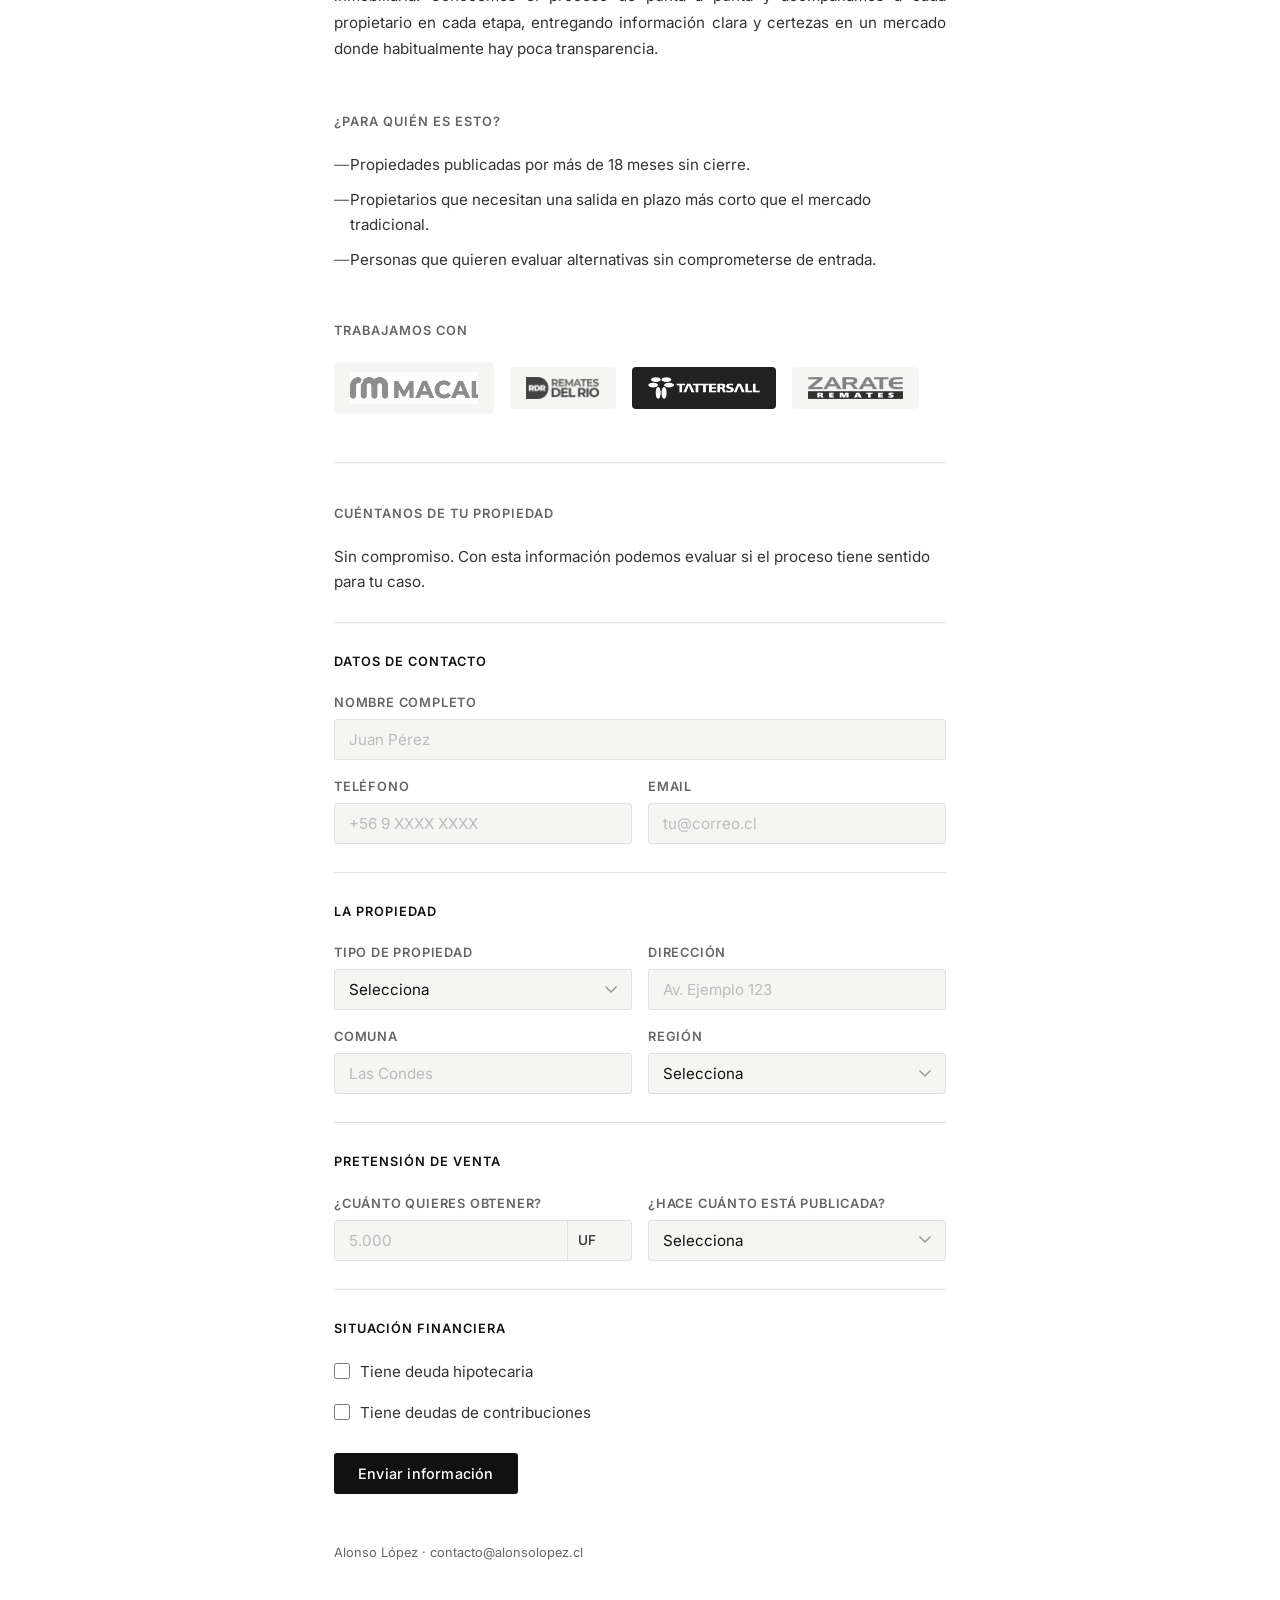
==== commit 3670090b: "Aplica feedback Pablo: tono consultoría, dato duro y texto justificado - Hero: reescribe párrafo con" ====
--- a/index.html
+++ b/index.html
@@ -22,9 +22,10 @@
 
     <section class="hero">
       <p>
-        Trabajamos con propietarios que llevan tiempo intentando vender sin resultado.
-        La alternativa que ofrecemos es un proceso de remate privado — distinto al canal
-        tradicional, con compradores calificados y plazos más cortos.
+        Asesoramos a propietarios que llevan tiempo intentando vender sin resultado.
+        Nuestra consultoría desarrolla un proceso de remate privado que, a diferencia del canal
+        tradicional, entrega certeza en plazos y optimiza el precio de salida con compradores
+        calificados — reduciendo los tiempos a 2 o 3 meses frente al mercado convencional.
       </p>
     </section>
 
@@ -90,7 +91,7 @@
     <section class="bloque">
       <h2>Nuestro valor</h2>
       <p class="bloque-texto">No solo coordinamos el remate — analizamos las condiciones de cada casa de remate y elegimos la que entrega el mejor escenario para tu propiedad: comisiones, costos, plazos y acceso a información durante todo el proceso.</p>
-      <p class="bloque-texto">Somos profesionales con años de experiencia en subastas inmobiliarias. Conocemos el proceso de punta a punta y te acompañamos en cada etapa, entregando información clara y certezas en un mercado donde habitualmente hay poca transparencia.</p>
+      <p class="bloque-texto">Somos una consultoría con más de 100 propiedades vendidas en subastas y asesoría inmobiliaria. Conocemos el proceso de punta a punta y acompañamos a cada propietario en cada etapa, entregando información clara y certezas en un mercado donde habitualmente hay poca transparencia.</p>
     </section>
 
     <section class="bloque">
--- a/style.css
+++ b/style.css
@@ -63,6 +63,7 @@
   font-size: 1.1rem;
   color: var(--gris-oscuro);
   line-height: 1.75;
+  text-align: justify;
 }
 
 /* Bloques */
@@ -114,6 +115,7 @@
 .paso p {
   font-size: 0.9rem;
   color: var(--gris-oscuro);
+  text-align: justify;
 }
 
 /* Lista */
@@ -210,6 +212,7 @@
   font-size: 0.9rem;
   color: var(--gris-oscuro);
   margin-bottom: 24px;
+  text-align: justify;
 }
 
 .bloque-texto {
@@ -217,6 +220,7 @@
   color: var(--gris-oscuro);
   line-height: 1.75;
   margin-bottom: 14px;
+  text-align: justify;
 }
 
 .bloque-texto:last-child {
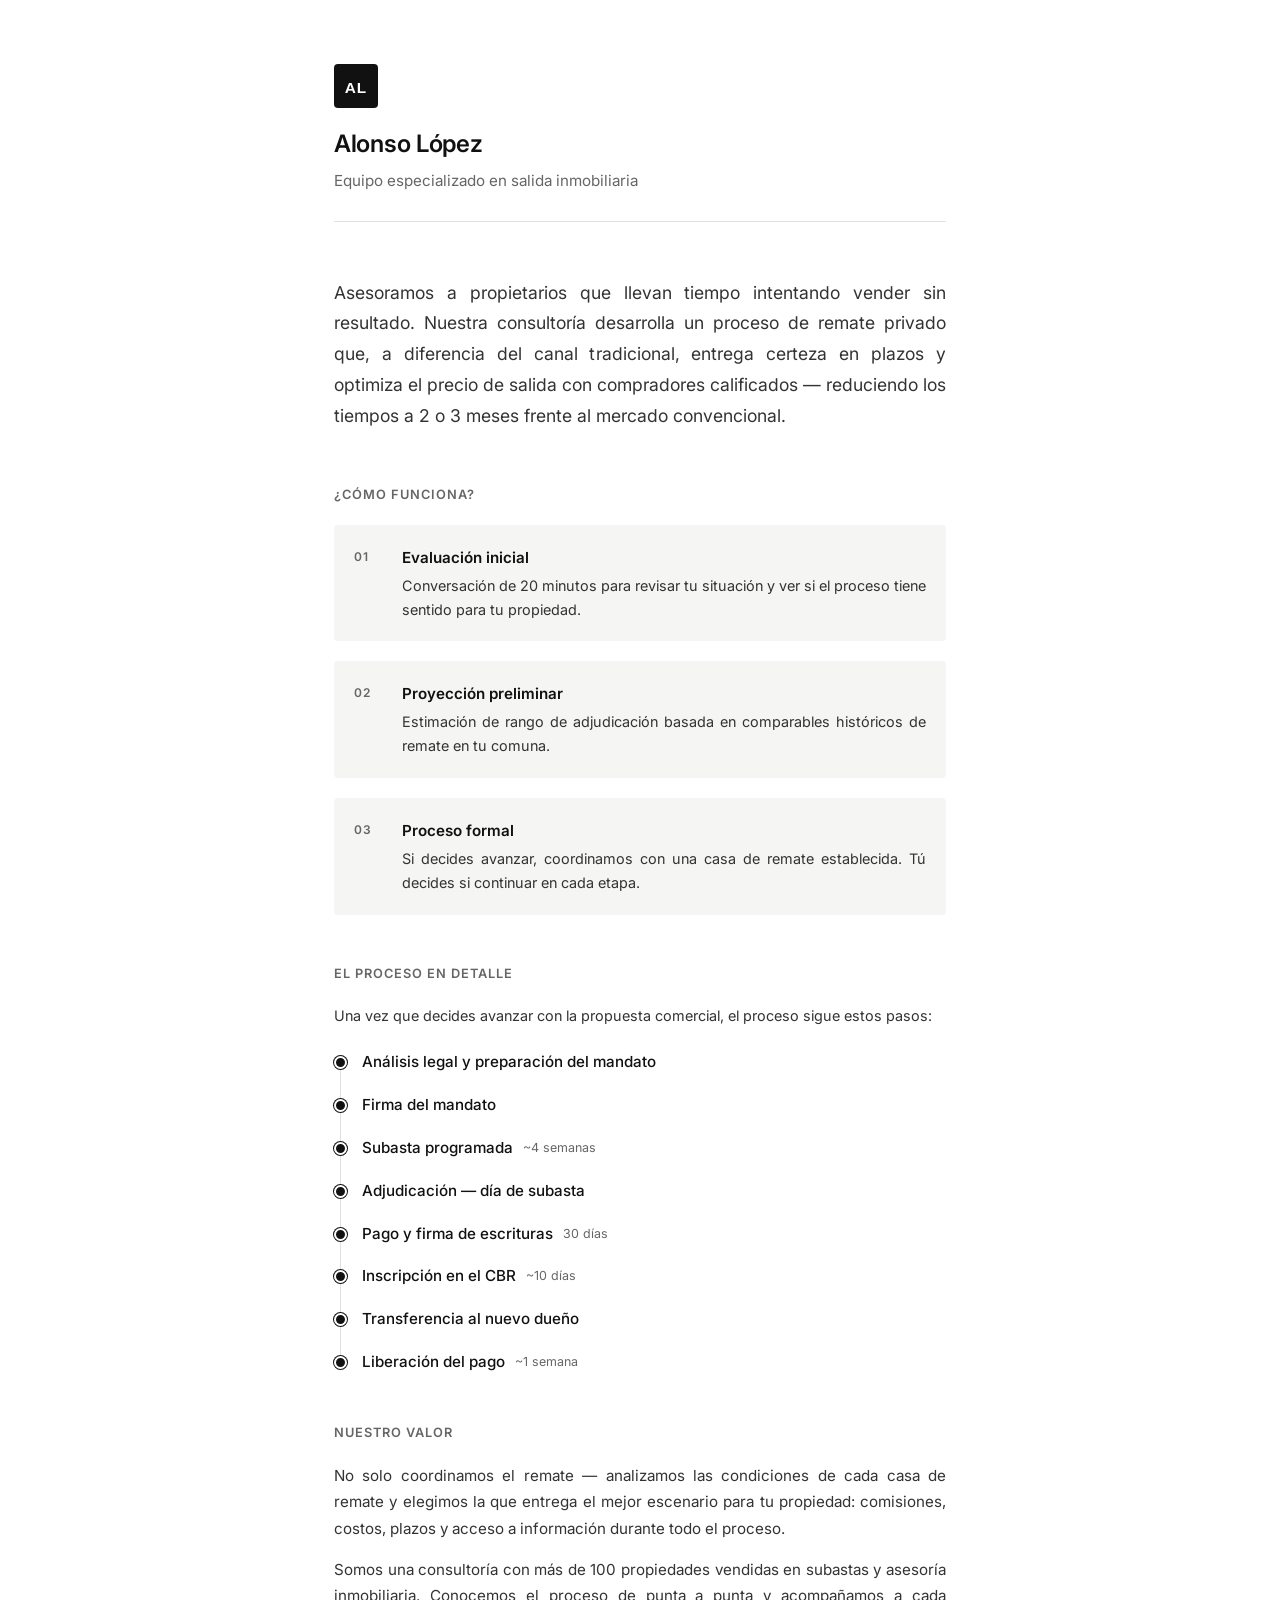
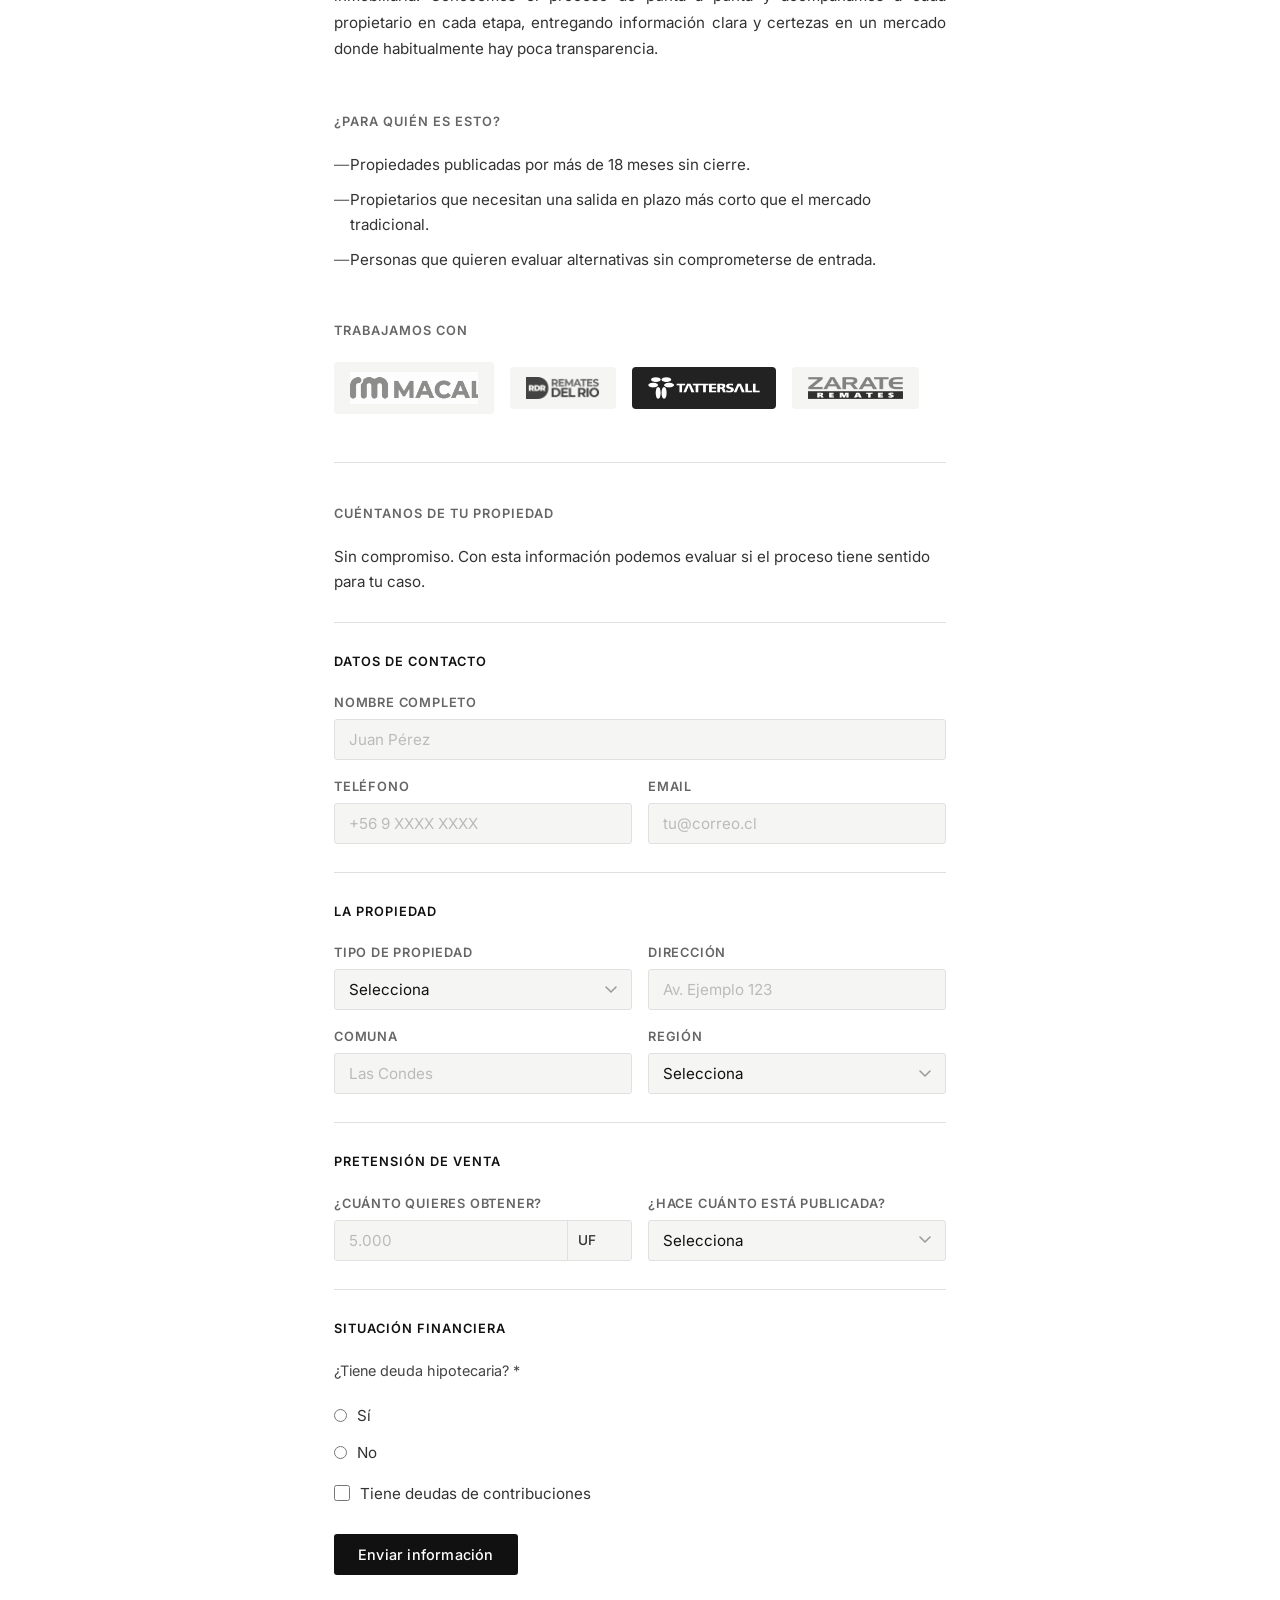
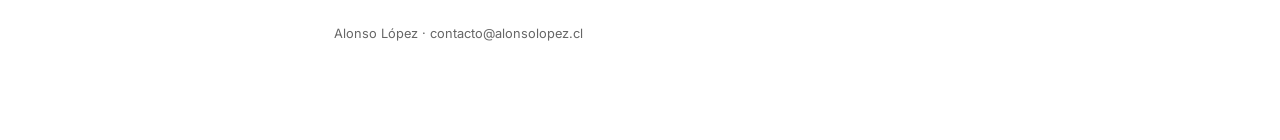
==== commit 4cb8cee3: "Form: campos requeridos por tipo + deuda hipotecaria obligatoria Hace obligatorios M2/M2 construidos" ====
--- a/index.html
+++ b/index.html
@@ -423,9 +423,14 @@
         <div class="form-seccion">
           <span class="form-seccion-titulo">Situación financiera</span>
           <div class="deuda-bloque">
+            <span style="display:block;margin-bottom:8px;font-size:.9rem;color:#444;">¿Tiene deuda hipotecaria? *</span>
             <label class="deuda-check-label">
-              <input type="checkbox" id="check-hipotecaria" name="tiene_hipotecaria" value="si" />
-              <span>Tiene deuda hipotecaria</span>
+              <input type="radio" name="tiene_hipotecaria" value="si" required />
+              <span>Sí</span>
+            </label>
+            <label class="deuda-check-label">
+              <input type="radio" name="tiene_hipotecaria" value="no" />
+              <span>No</span>
             </label>
             <div class="deuda-monto" id="monto-hipotecaria" style="display:none">
               <div class="form-campo">
@@ -475,12 +480,25 @@
   </div>
   <script>
     var gruposTipo = ['campos-residencial','campos-depto-extra','campos-tierra','campos-terreno-extra','campos-parcela-extra','campos-comercial','campos-bodega-est'];
+    // Campos que pueden volverse obligatorios según el tipo (se limpian en cada cambio).
+    var dinamicos = ['m2','m2_construidos_res','habitaciones','banos','estacionamiento','bodega','superficie','uso_suelo','m2_com','m2_bod'];
+    var reqPorTipo = {
+      casa:         ['m2','m2_construidos_res','habitaciones','banos'],
+      departamento: ['m2','m2_construidos_res','habitaciones','banos','estacionamiento','bodega'],
+      terreno:      ['superficie','uso_suelo'],
+      parcela:      ['superficie','uso_suelo'],
+      oficina:      ['m2_com'],
+      local:        ['m2_com'],
+      bodega:       ['m2_bod'],
+    };
 
     function mostrar(id) { document.getElementById(id).style.display = 'flex'; }
     function ocultar(id) { document.getElementById(id).style.display = 'none'; }
+    function setReq(id, on) { var el = document.getElementById(id); if (el) el.required = on; }
 
     document.getElementById('tipo').addEventListener('change', function() {
       gruposTipo.forEach(ocultar);
+      dinamicos.forEach(function(id) { setReq(id, false); });
       var v = this.value;
       if (v === 'casa') {
         mostrar('campos-residencial');
@@ -498,13 +516,18 @@
       } else if (v === 'bodega') {
         mostrar('campos-bodega-est');
       }
+      (reqPorTipo[v] || []).forEach(function(id) { setReq(id, true); });
     });
 
     document.getElementById('check-construccion').addEventListener('change', function() {
       document.getElementById('monto-construccion').style.display = this.checked ? 'block' : 'none';
     });
-    document.getElementById('check-hipotecaria').addEventListener('change', function() {
-      document.getElementById('monto-hipotecaria').style.display = this.checked ? 'block' : 'none';
+    document.querySelectorAll('input[name="tiene_hipotecaria"]').forEach(function(r) {
+      r.addEventListener('change', function() {
+        var si = this.value === 'si';
+        document.getElementById('monto-hipotecaria').style.display = si ? 'block' : 'none';
+        setReq('monto_hipotecaria', si);
+      });
     });
     document.getElementById('check-contribuciones').addEventListener('change', function() {
       document.getElementById('monto-contribuciones').style.display = this.checked ? 'block' : 'none';
@@ -515,6 +538,7 @@
       btn.disabled = true;
       btn.textContent = 'Enviando...';
       var data = Object.fromEntries(new FormData(this).entries());
+      if (data.tiene_hipotecaria !== 'si') data.monto_hipotecaria = '0';
       try {
         var res = await fetch('/submit', {
           method: 'POST',
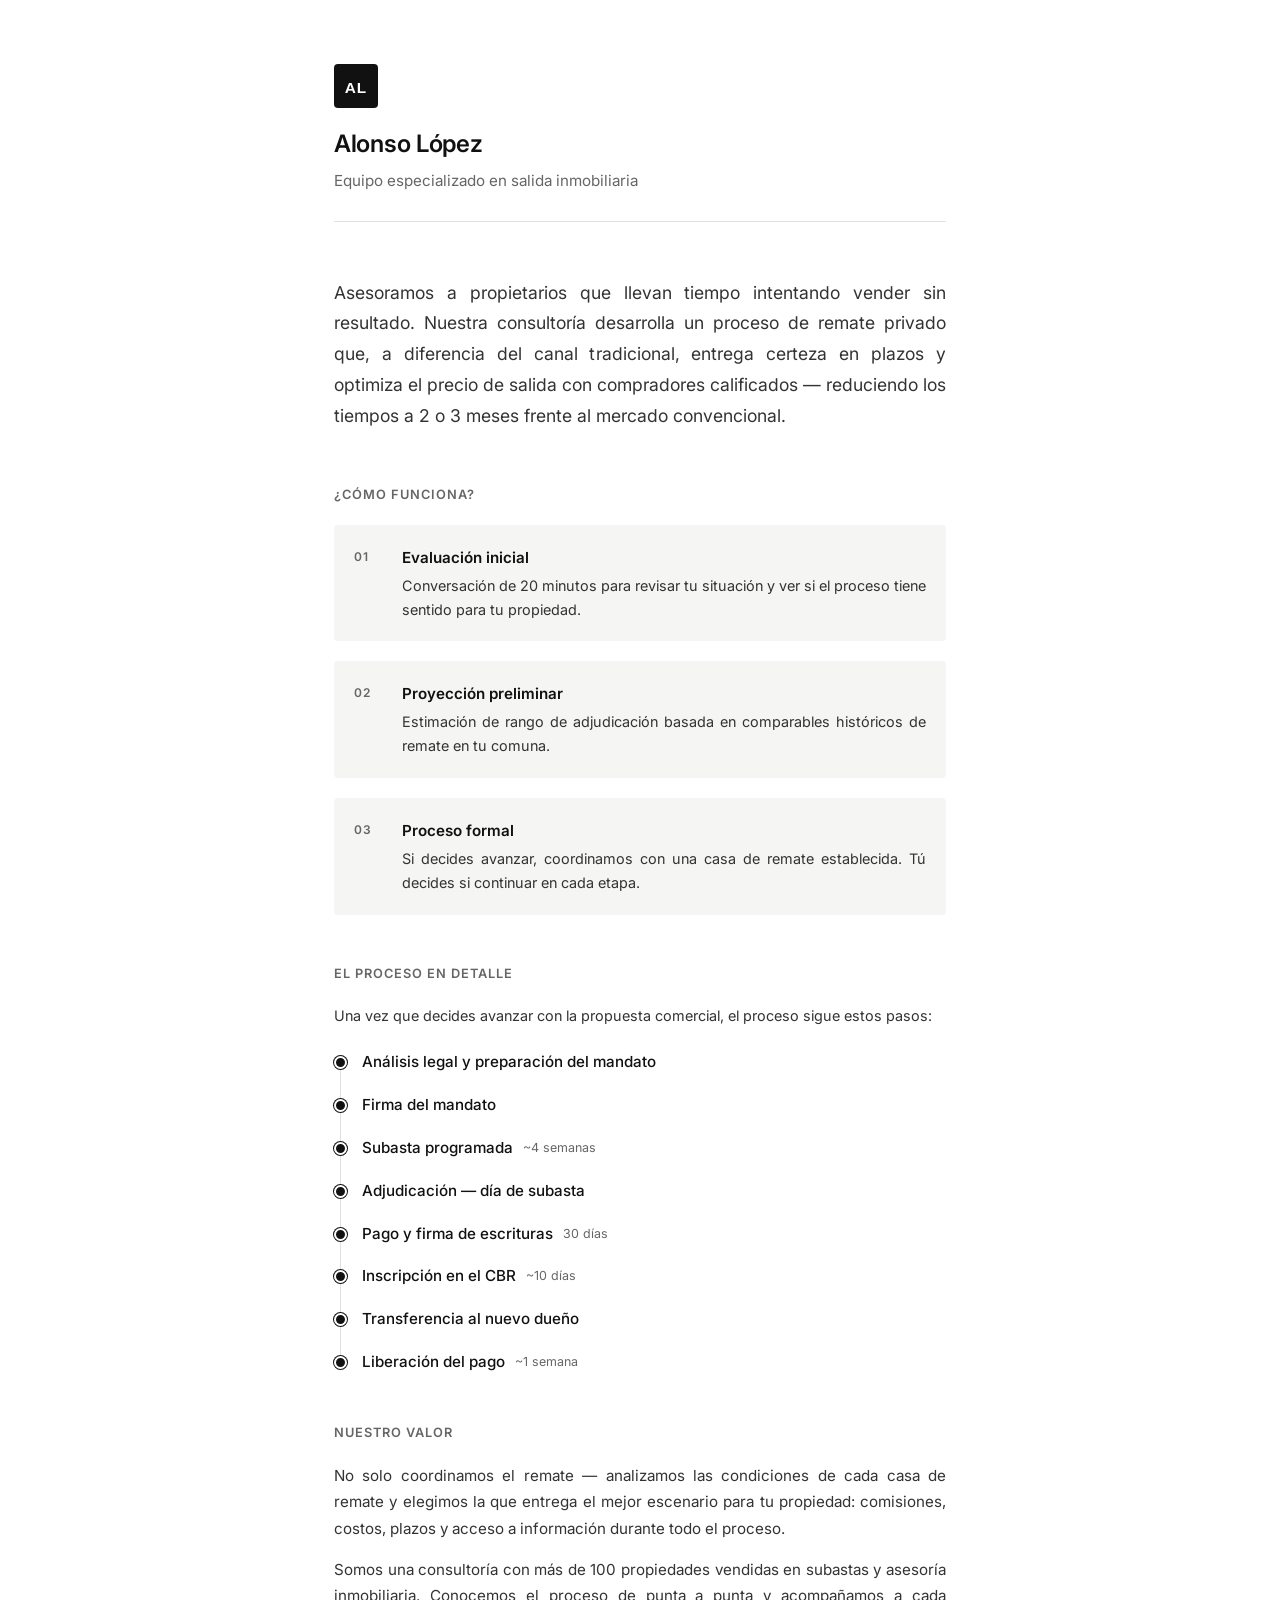
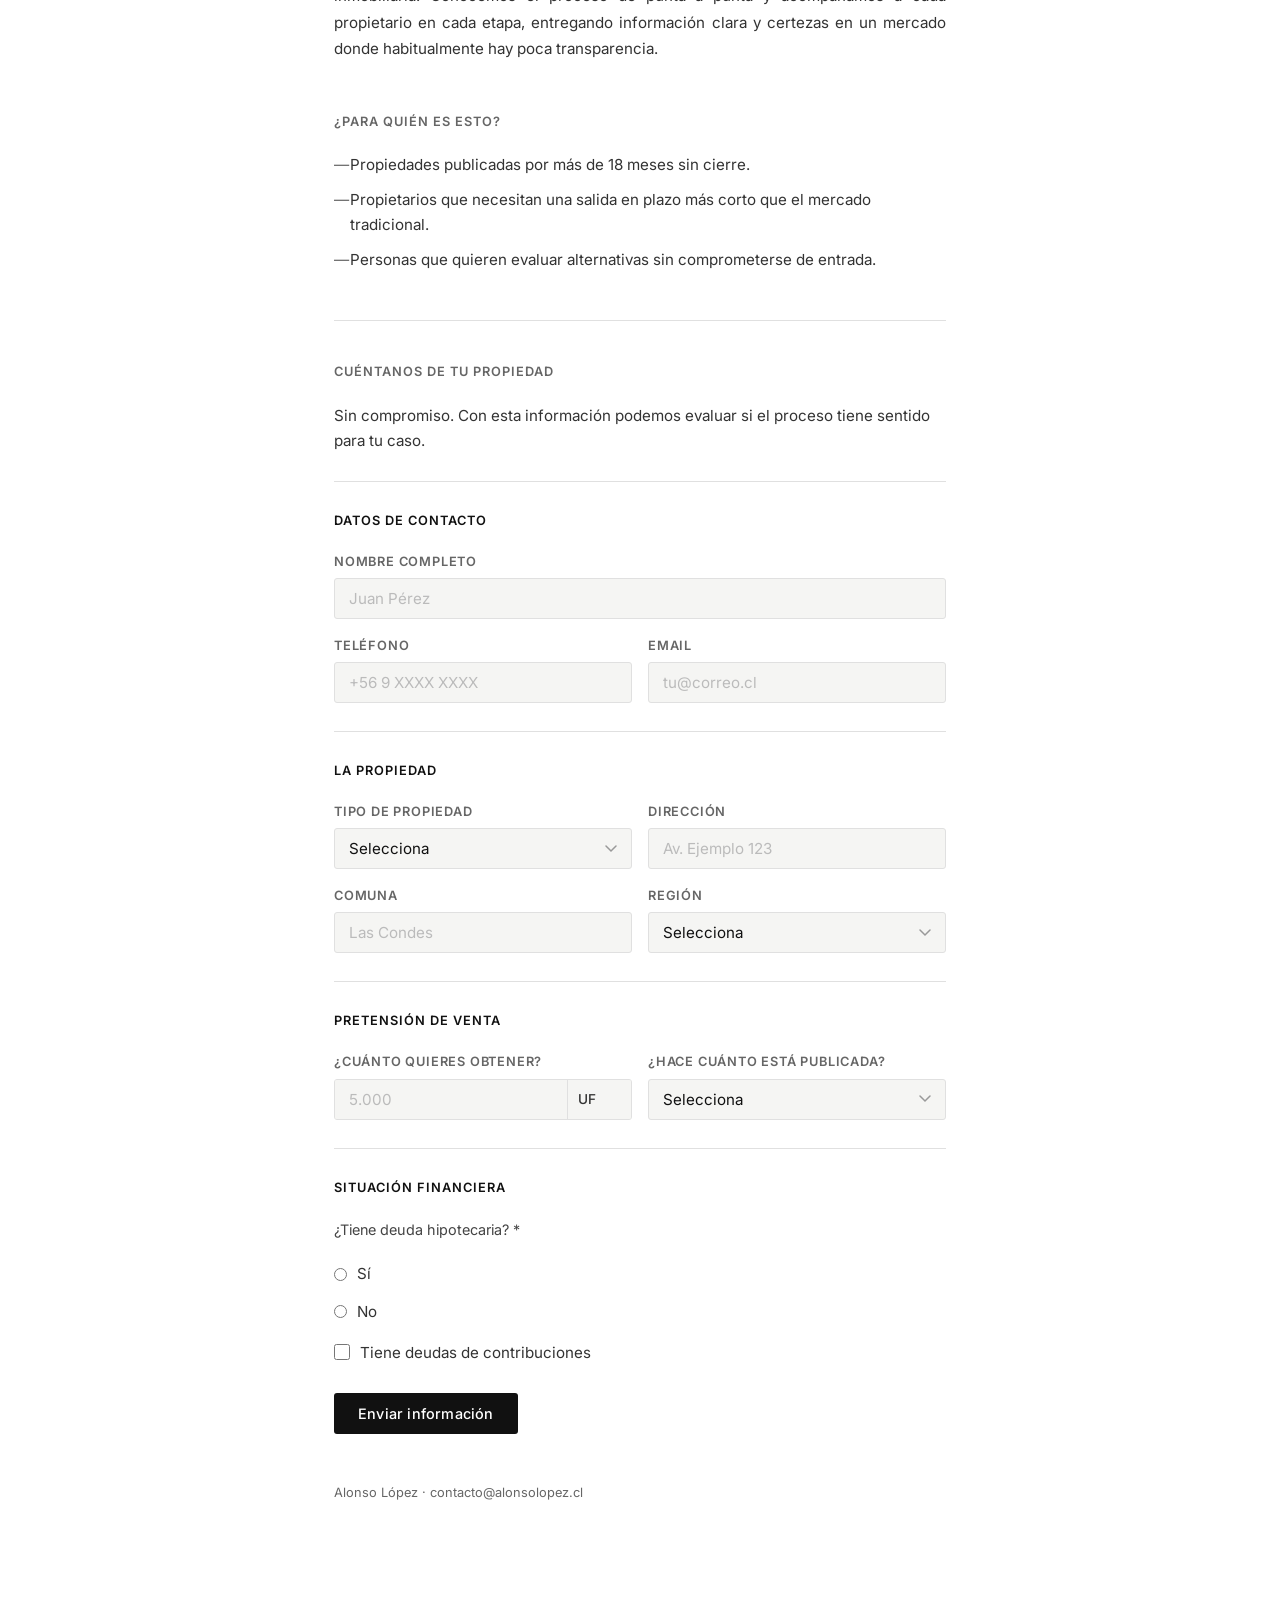
==== commit a965ae1e: "Quita la seccion "Trabajamos con" de la landing publica Evita que las casas de remate vean el roster" ====
--- a/index.html
+++ b/index.html
@@ -101,24 +101,6 @@
         <li>Propietarios que necesitan una salida en plazo más corto que el mercado tradicional.</li>
         <li>Personas que quieren evaluar alternativas sin comprometerse de entrada.</li>
       </ul>
-    </section>
-
-    <section class="bloque">
-      <h2>Trabajamos con</h2>
-      <div class="casas-remate">
-        <div class="casa casa-macal">
-          <img src="logo-macal.jpg" alt="Macal" />
-        </div>
-        <div class="casa">
-          <img src="logo-rematesdelrio.png" alt="Remates del Río" />
-        </div>
-        <div class="casa casa-tattersall">
-          <img src="logo-tattersall.png" alt="Tattersall" />
-        </div>
-        <div class="casa">
-          <img src="logo-zarate.png" alt="Remates Zárate" />
-        </div>
-      </div>
     </section>
 
     <section class="contacto">
@@ -200,12 +182,12 @@
           <div class="form-grupo" id="campos-residencial" style="display:none">
             <div class="form-fila form-fila-2">
               <div class="form-campo">
-                <label for="m2">M² totales</label>
-                <input type="number" id="m2" name="m2" placeholder="120" min="1" />
-              </div>
-              <div class="form-campo">
-                <label for="m2_construidos_res">M² construidos</label>
-                <input type="number" id="m2_construidos_res" name="m2_construidos" placeholder="85" min="1" />
+                <label for="m2_utiles">M² útiles</label>
+                <input type="number" id="m2_utiles" name="m2_utiles" placeholder="85" min="1" />
+              </div>
+              <div class="form-campo">
+                <label for="m2_totales">M² totales</label>
+                <input type="number" id="m2_totales" name="m2_totales" placeholder="120" min="1" />
               </div>
             </div>
             <div class="form-fila form-fila-3">
@@ -481,10 +463,10 @@
   <script>
     var gruposTipo = ['campos-residencial','campos-depto-extra','campos-tierra','campos-terreno-extra','campos-parcela-extra','campos-comercial','campos-bodega-est'];
     // Campos que pueden volverse obligatorios según el tipo (se limpian en cada cambio).
-    var dinamicos = ['m2','m2_construidos_res','habitaciones','banos','estacionamiento','bodega','superficie','uso_suelo','m2_com','m2_bod'];
+    var dinamicos = ['m2_utiles','m2_totales','habitaciones','banos','estacionamiento','bodega','superficie','uso_suelo','m2_com','m2_bod'];
     var reqPorTipo = {
-      casa:         ['m2','m2_construidos_res','habitaciones','banos'],
-      departamento: ['m2','m2_construidos_res','habitaciones','banos','estacionamiento','bodega'],
+      casa:         ['m2_utiles','m2_totales','habitaciones','banos'],
+      departamento: ['m2_utiles','m2_totales','habitaciones','banos','estacionamiento','bodega'],
       terreno:      ['superficie','uso_suelo'],
       parcela:      ['superficie','uso_suelo'],
       oficina:      ['m2_com'],
